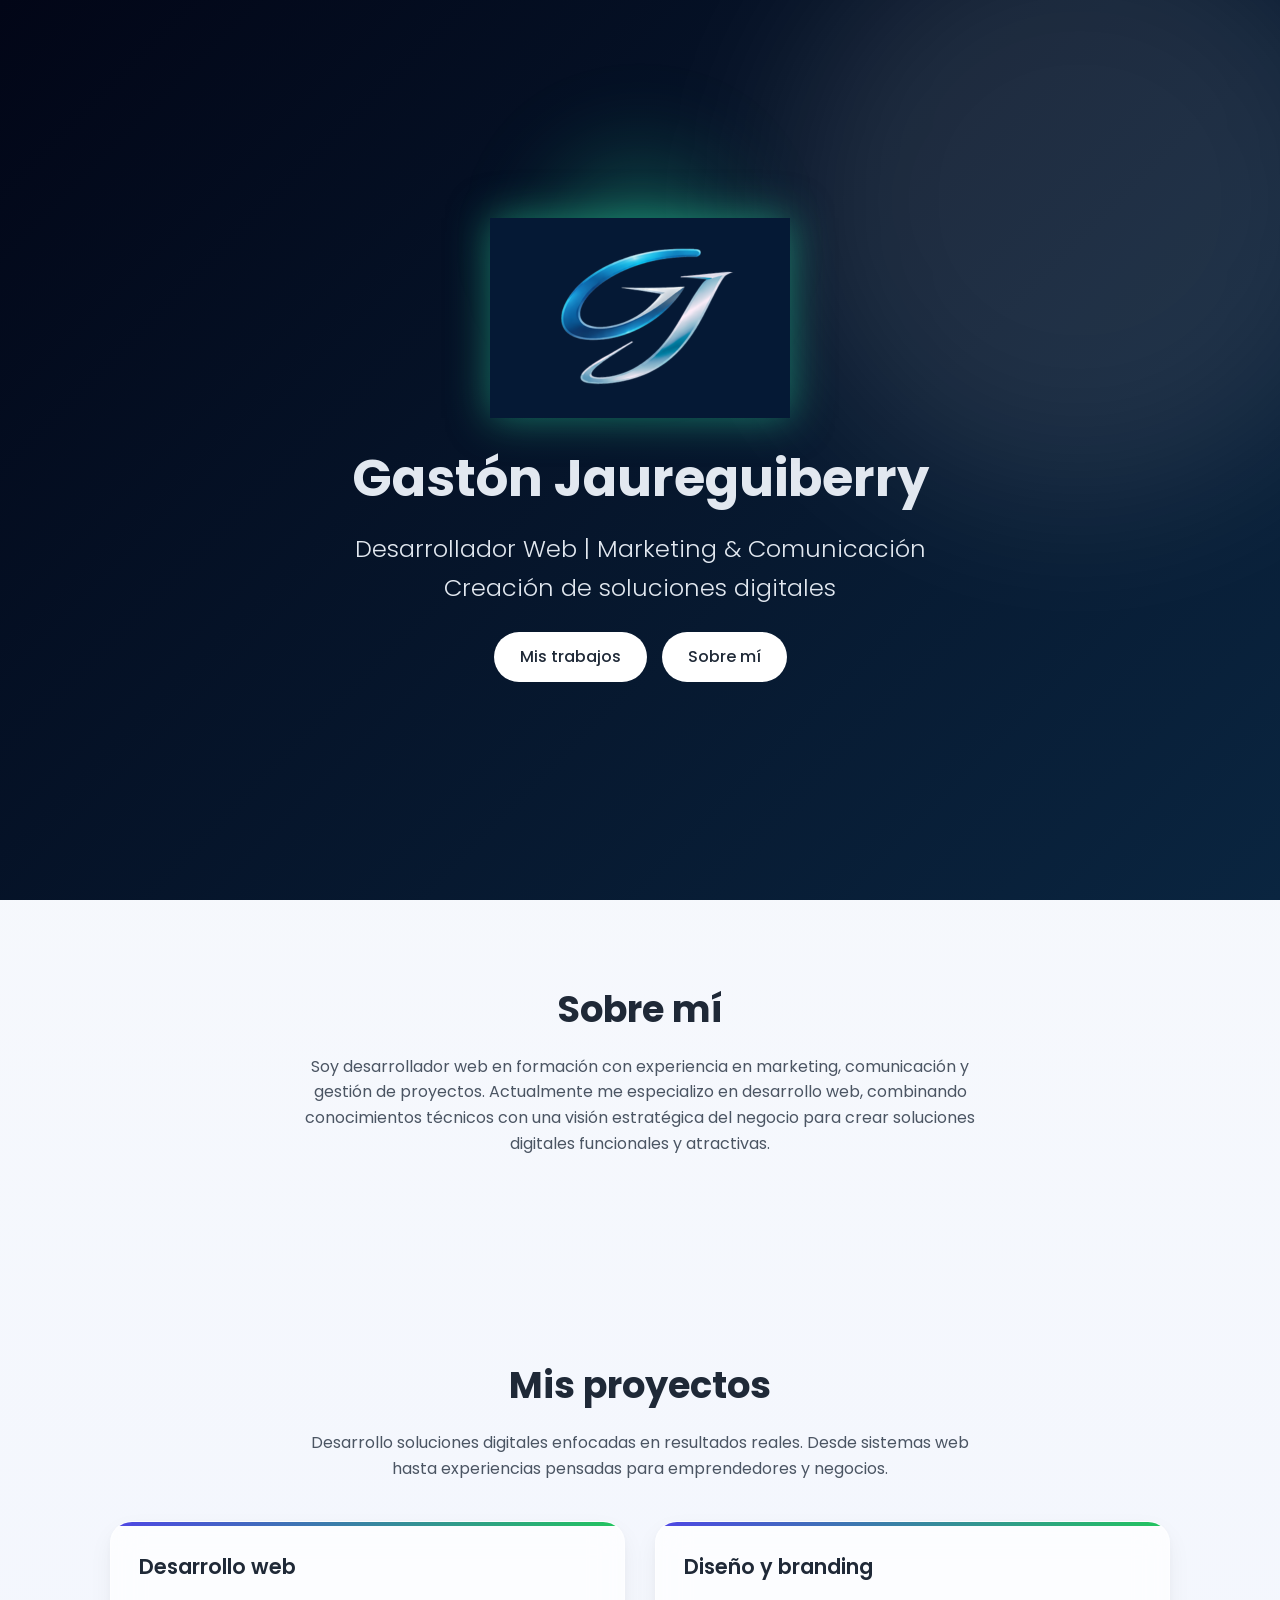
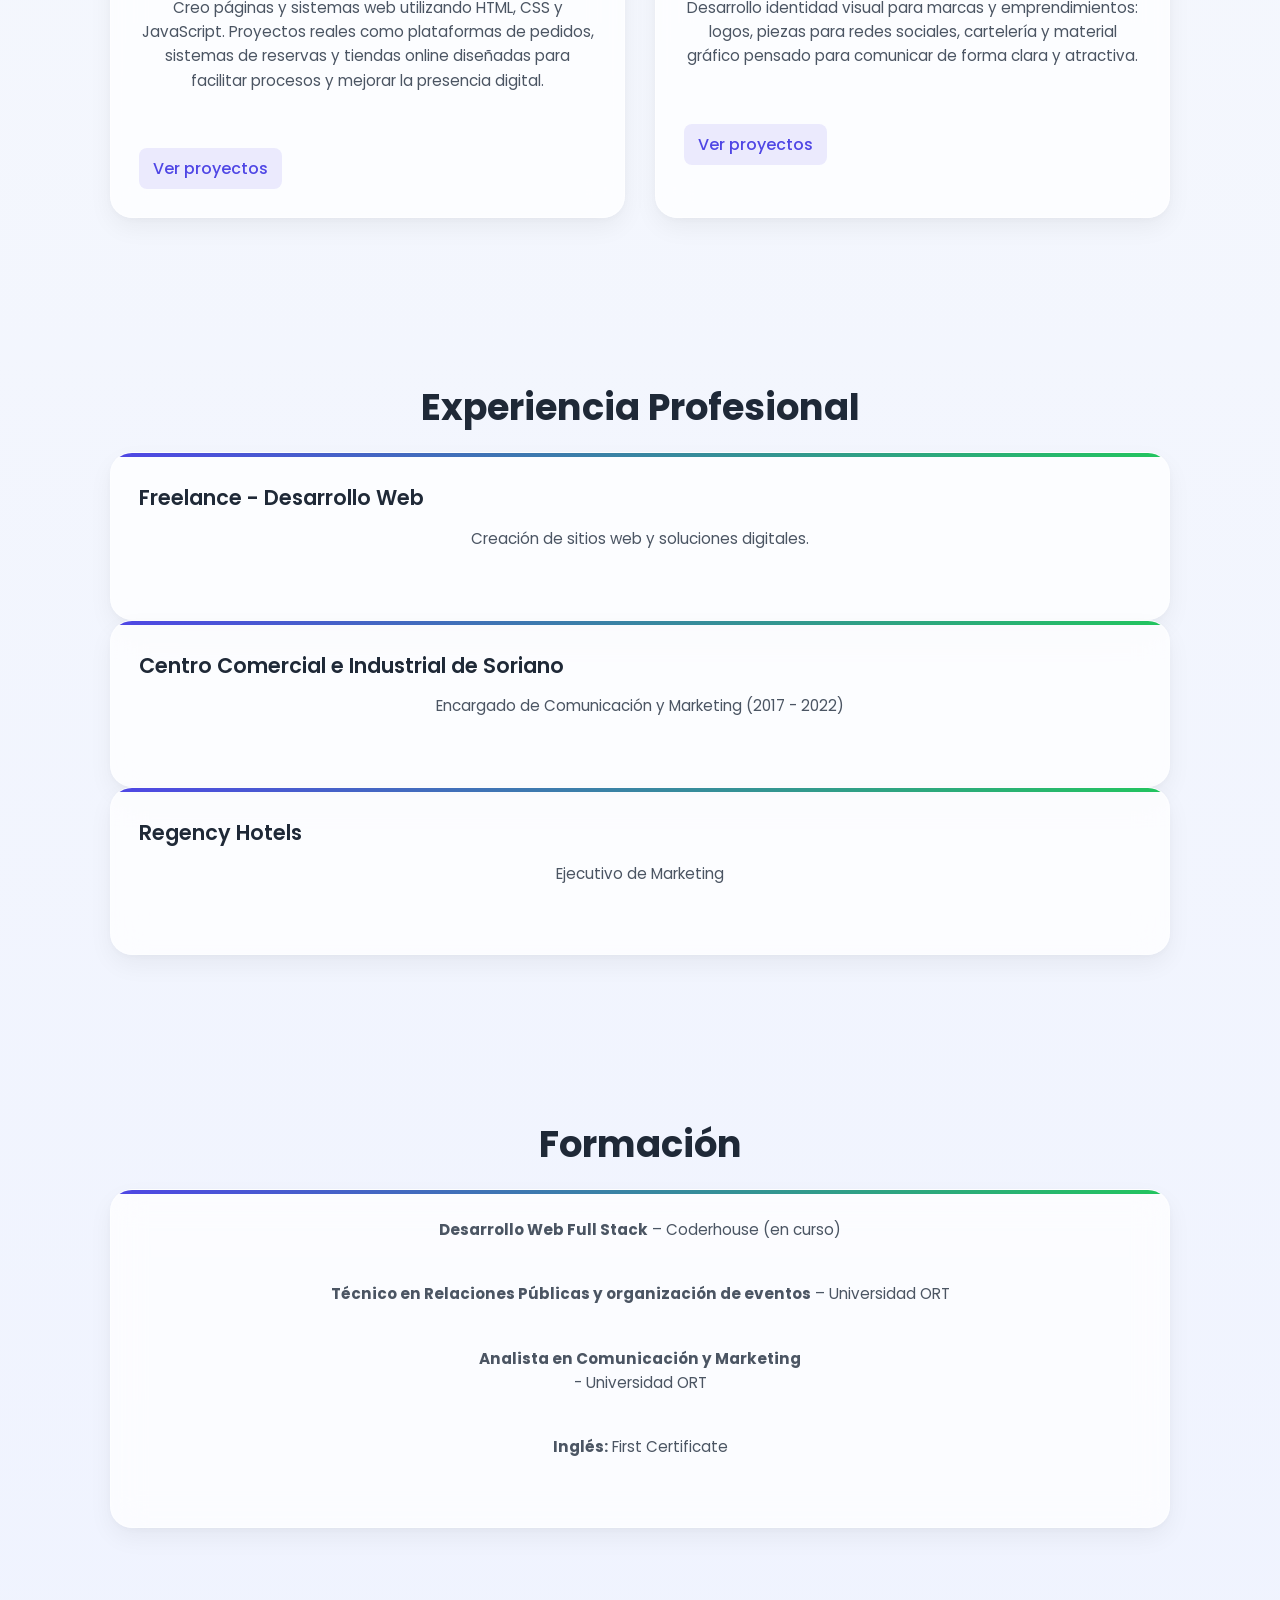
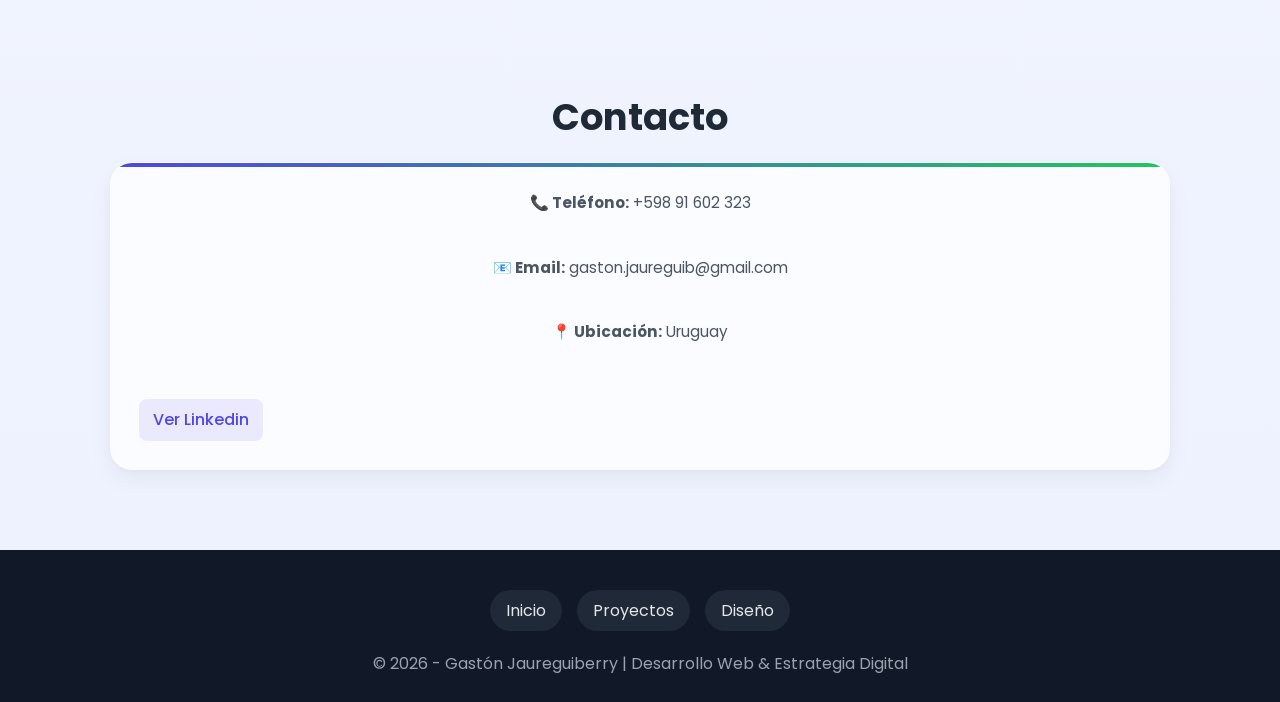
==== index.html @ 49ed52ad "quedo hasta las cards de trabajos, deberia seguir experiencia personal" ====
<!DOCTYPE html>
<html lang="es">
<head>
  <meta charset="UTF-8">
  <meta name="viewport" content="width=device-width, initial-scale=1.0">
  <title>Portfolio - Gastón Jaureguiberry</title>

  <link rel="stylesheet" href="./style.css">

  <link href="https://fonts.googleapis.com/css2?family=Poppins:wght@300;500;700&display=swap" rel="stylesheet">
</head>

<body>

  <!-- HERO -->
  <header class="hero">


      <img class="logo" src="./img/logonombre.png" alt="Logo Gastón Jaureguiberry">

    <h1>Gastón Jaureguiberry</h1>
    <h2>Desarrollador Web | Marketing & Comunicación<br>  Creación de soluciones digitales</h2>

    <div class="buttons">
      <a href="#trabajos" class="btn">Mis trabajos</a>
      <a href="#sobre-mi" class="btn secondary">Sobre mí</a>
    </div>
  </header>

  <!-- SOBRE MI -->
  <section id="sobre-mi" class="section">
    <h2>Sobre mí</h2>
    <p>
      Soy desarrollador web en formación con experiencia en marketing, comunicación y gestión de proyectos.
      Actualmente me especializo en desarrollo web, combinando conocimientos técnicos con una visión
      estratégica del negocio para crear soluciones digitales funcionales y atractivas.
    </p>
  </section>

  <!-- TRABAJOS -->
<section id="trabajos" class="section">
  <h2>Mis proyectos</h2>
  <p>
    Desarrollo soluciones digitales enfocadas en resultados reales. Desde sistemas web hasta experiencias pensadas para emprendedores y negocios.
  </p>

  <div class="cards">

    <div class="card">
      <h3>Desarrollo web</h3>
      <p>
        Creo páginas y sistemas web utilizando HTML, CSS y JavaScript. 
        Proyectos reales como plataformas de pedidos, sistemas de reservas y tiendas online diseñadas para facilitar procesos y mejorar la presencia digital.
      </p>
      <a href="./pages/proyectosweb.html">Ver proyectos</a>
    </div>

   <div class="card">
  <h3>Diseño y branding</h3>
  <p>
    Desarrollo identidad visual para marcas y emprendimientos: logos, piezas para redes sociales, cartelería y material gráfico pensado para comunicar de forma clara y atractiva.
  </p>
  <a href="./pages/diseno.html">Ver proyectos</a>
</div>

  </div>
</section>

  <!-- EXPERIENCIA -->
  <section class="section">
    <h2>Experiencia Profesional</h2>

    <div class="card">
      <h3>Freelance - Desarrollo Web</h3>
      <p>Creación de sitios web y soluciones digitales.</p>
    </div>

    <div class="card">
      <h3>Centro Comercial e Industrial de Soriano</h3>
      <p>Encargado de Comunicación y Marketing (2017 - 2022)</p>
    </div>

    <div class="card">
      <h3>Regency Hotels</h3>
      <p>Ejecutivo de Marketing</p>
    </div>
  </section>

  <!-- FORMACIÓN -->
  <section class="section">
    <h2>Formación</h2>

    <div class="card info">
      <p><strong>Desarrollo Web Full Stack</strong> – Coderhouse (en curso)</p>
      <p><strong>Técnico en Relaciones Públicas y organización de eventos</strong> – Universidad ORT</p>
      <p><strong>Analista en Comunicación y Marketing </strong> <br> - Universidad ORT</p>
      <p><strong>Inglés:</strong> First Certificate</p> 
    </div>
  </section>

  <!-- CONTACTO -->
  <section class="section">
    <h2>Contacto</h2>

    <div class="card info">
      <p><strong>📞 Teléfono:</strong> +598 91 602 323</p>
      <p><strong>📧 Email:</strong> gaston.jaureguib@gmail.com</p>
      <p><strong>📍 Ubicación:</strong> Uruguay</p>
      <a href="#">Ver Linkedin</a>
    </div>
  </section>

  <!-- FOOTER -->
  <footer>
  
    <div class="footer-links">
  <a href="../index.html">Inicio</a>
  <a href="./proyectosweb.html">Proyectos</a>
  <a href="./diseno.html">Diseño</a>
</div>

    <p>© 2026 - Gastón Jaureguiberry | Desarrollo Web & Estrategia Digital</p>
  </footer>

</body>
</html>
---- style.css ----
/* =========================
   RESET GENERAL
========================= */
* {
  margin: 0;
  padding: 0;
  box-sizing: border-box;
}

/* =========================
   BODY (estilo general)
========================= */
body {
  font-family: 'Poppins', sans-serif;
  background: linear-gradient(180deg, #f8fafc, #eef2ff);
  color: #1f2937;
  line-height: 1.6;
}

/* =========================
   HERO (pantalla inicial)
========================= */
.hero {
  height: 100vh;
  background: linear-gradient(135deg, #020617, #0a2540);
  display: flex;
  flex-direction: column;
  justify-content: center;
  align-items: center;
  color: #e2e8f0;
  text-align: center;
  padding: 20px;
  position: relative;
  overflow: hidden;
}

/* Luz de fondo */
.hero::after {
  content: "";
  position: absolute;
  width: 600px;
  height: 600px;
  background: rgba(255,255,255,0.1);
  border-radius: 50%;
  top: -100px;
  right: -100px;
  filter: blur(80px);
}

/* Logo */
.logo {
  width: 300px;
  margin-bottom: 20px;
  position: relative;
  z-index: 1;
  filter: drop-shadow(0 0 20px rgba(41, 219, 160, 0.5));
}

/* Luz secundaria */
.hero::before {
  content: "";
  position: absolute;
  width: 250px;
  height: 250px;
  background: radial-gradient(circle, rgba(41,219,160,0.4) 0%, transparent 70%);
  top: 120px;
  left: 50%;
  transform: translateX(-50%);
  filter: blur(40px);
  z-index: 0;
}

/* Títulos hero */
.hero h1 {
  font-size: 3.2rem;
  font-weight: 700;
  animation: fadeUp 1s ease;
}

.hero h2 {
  font-weight: 300;
  margin-top: 10px;
  max-width: 600px;
  animation: fadeUp 1.2s ease;
}

/* Botones */
.buttons {
  margin-top: 25px;
  display: flex;
  gap: 15px;
}

.btn {
  padding: 12px 26px;
  border-radius: 30px;
  text-decoration: none;
  font-weight: 500;
  background: white;
  color: #1f2937;
  transition: all 0.3s ease;
}

.btn:hover {
  transform: translateY(-4px) scale(1.03);
  box-shadow: 0 15px 30px rgba(0,0,0,0.2);
}

/* =========================
   SECCIONES GENERALES
========================= */
.section {
  padding: 80px 20px;
  max-width: 1100px;
  margin: auto;
}

.section h2 {
  text-align: center;
  font-size: 2.3rem;
  margin-bottom: 15px;
}

.section p {
  text-align: center;
  max-width: 700px;
  margin: 0 auto 40px;
  color: #4b5563;
}

/* =========================
   🔥 ZONA: MIS PROYECTOS (CARDS)
   ESTA ES LA PARTE QUE MODIFICAMOS
========================= */

/* Grid que acomoda las cards */
.cards {
  display: grid;
  grid-template-columns: repeat(auto-fit, minmax(260px, 1fr));
  gap: 30px;
}

/* CARD MEJORADA */
.card {
  background: rgba(255, 255, 255, 0.75);
  backdrop-filter: blur(16px);
  padding: 28px;
  border-radius: 22px;
  box-shadow: 
    0 10px 25px rgba(0,0,0,0.05),
    0 2px 10px rgba(0,0,0,0.03);
  transition: all 0.35s ease;
  border: 1px solid rgba(255,255,255,0.4);
  position: relative;
  overflow: hidden;
}

/* Línea decorativa superior */
.card::before {
  content: "";
  position: absolute;
  top: 0;
  left: 0;
  width: 100%;
  height: 4px;
  background: linear-gradient(90deg, #4f46e5, #22c55e);
}

/* Hover pro */
.card:hover {
  transform: translateY(-12px) scale(1.02);
  box-shadow: 
    0 30px 60px rgba(0,0,0,0.12),
    0 10px 25px rgba(79, 70, 229, 0.15);
}

/* Título */
.card h3 {
  margin-bottom: 12px;
  font-size: 1.3rem;
  font-weight: 600;
}

/* Texto */
.card p {
  font-size: 0.95rem;
  color: #4b5563;
  line-height: 1.6;
}

/* Botón link */
.card a {
  display: inline-block;
  margin-top: 15px;
  padding: 8px 14px;
  border-radius: 8px;
  background: rgba(79, 70, 229, 0.1);
  color: #4f46e5;
  font-weight: 500;
  text-decoration: none;
  transition: all 0.3s ease;
}

/* Hover botón */
.card a:hover {
  background: #4f46e5;
  color: white;
  transform: translateY(-2px);
}

/* =========================
   FOOTER
========================= */
footer {
  background: #111827;
  color: #9ca3af;
  text-align: center;
  padding: 40px 20px 25px;
}

.footer-links {
  display: flex;
  justify-content: center;
  gap: 15px;
  margin-bottom: 20px;
  flex-wrap: wrap;
}

.footer-links a {
  text-decoration: none;
  color: #e5e7eb;
  padding: 8px 16px;
  border-radius: 999px;
  background: #1f2937;
  transition: all 0.3s ease;
}

.footer-links a:hover {
  background: #4f46e5;
  color: #fff;
}

/* =========================
   ANIMACIÓN
========================= */
@keyframes fadeUp {
  from {
    opacity: 0;
    transform: translateY(30px);
  }
  to {
    opacity: 1;
    transform: translateY(0);
  }
}

/* =========================
   RESPONSIVE
========================= */
@media (max-width: 768px) {
  .hero h1 {
    font-size: 2.2rem;
  }

  .buttons {
    flex-direction: column;
  }
}
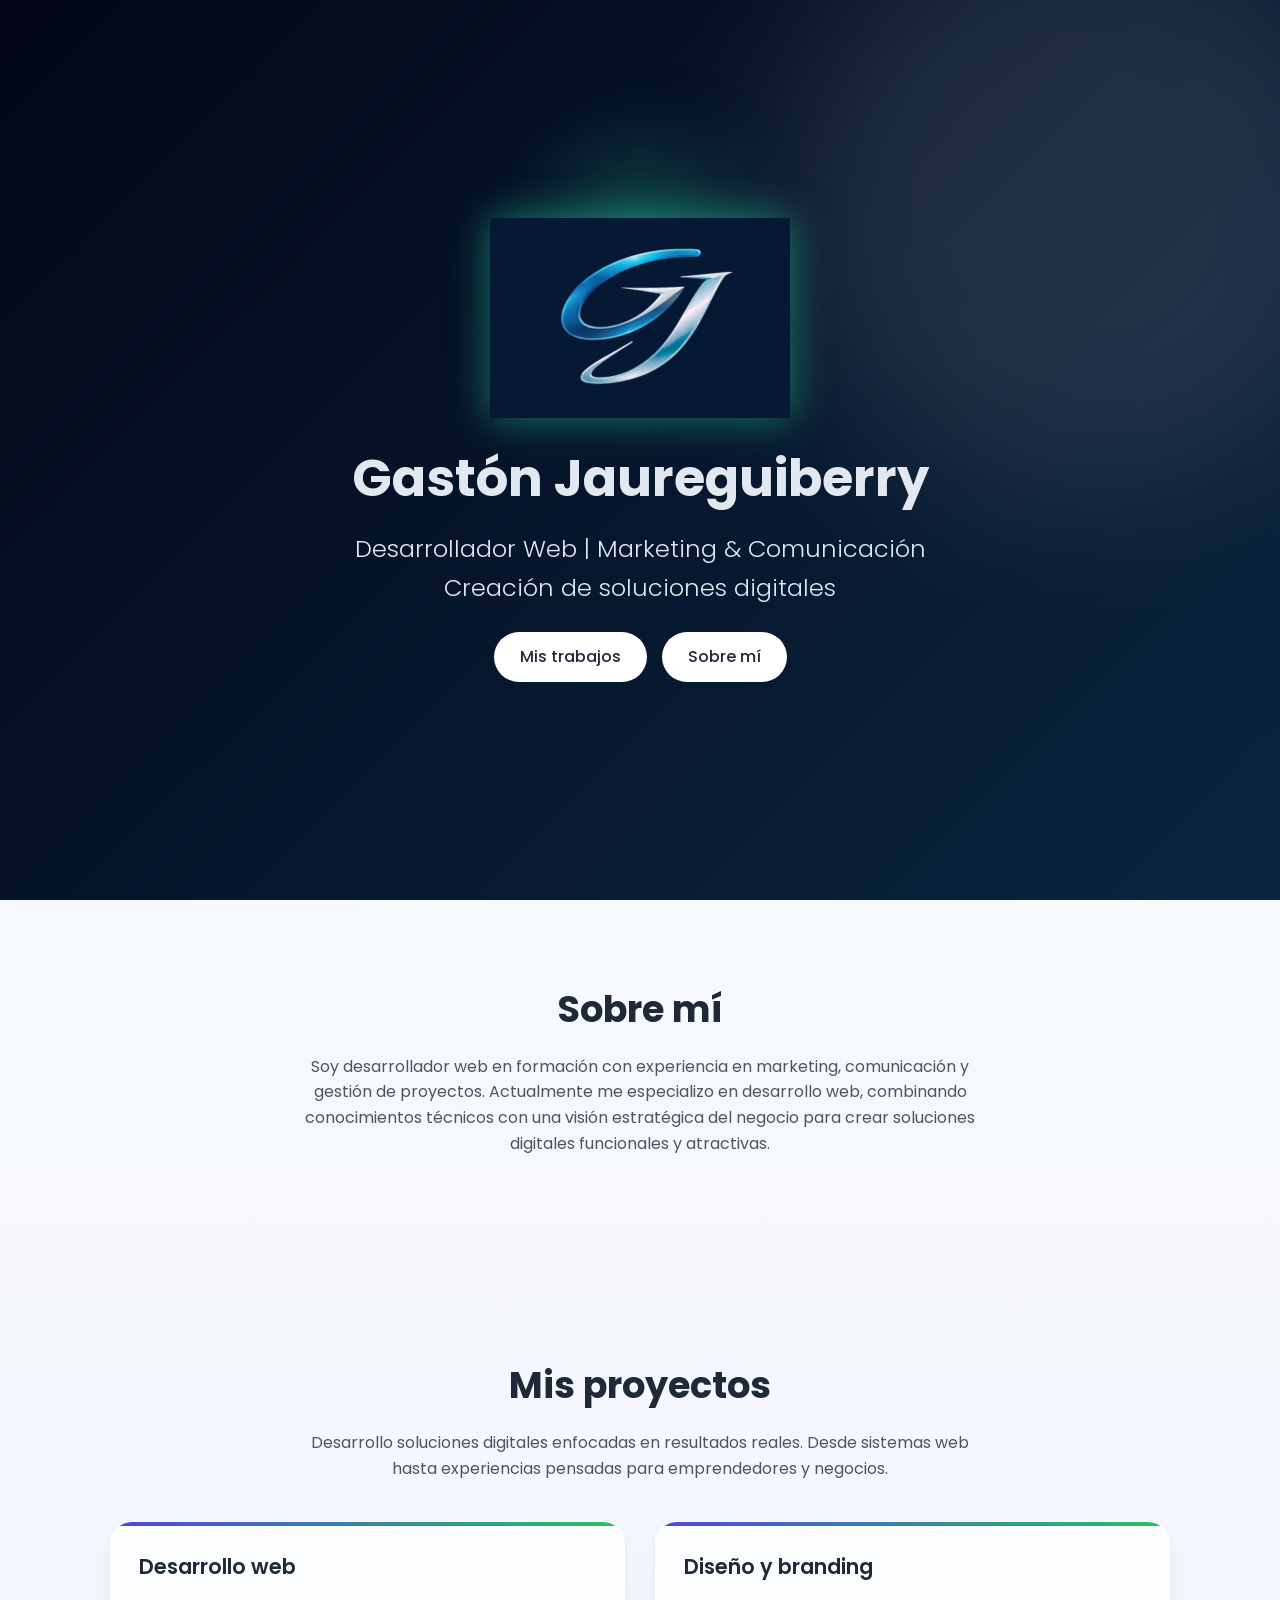
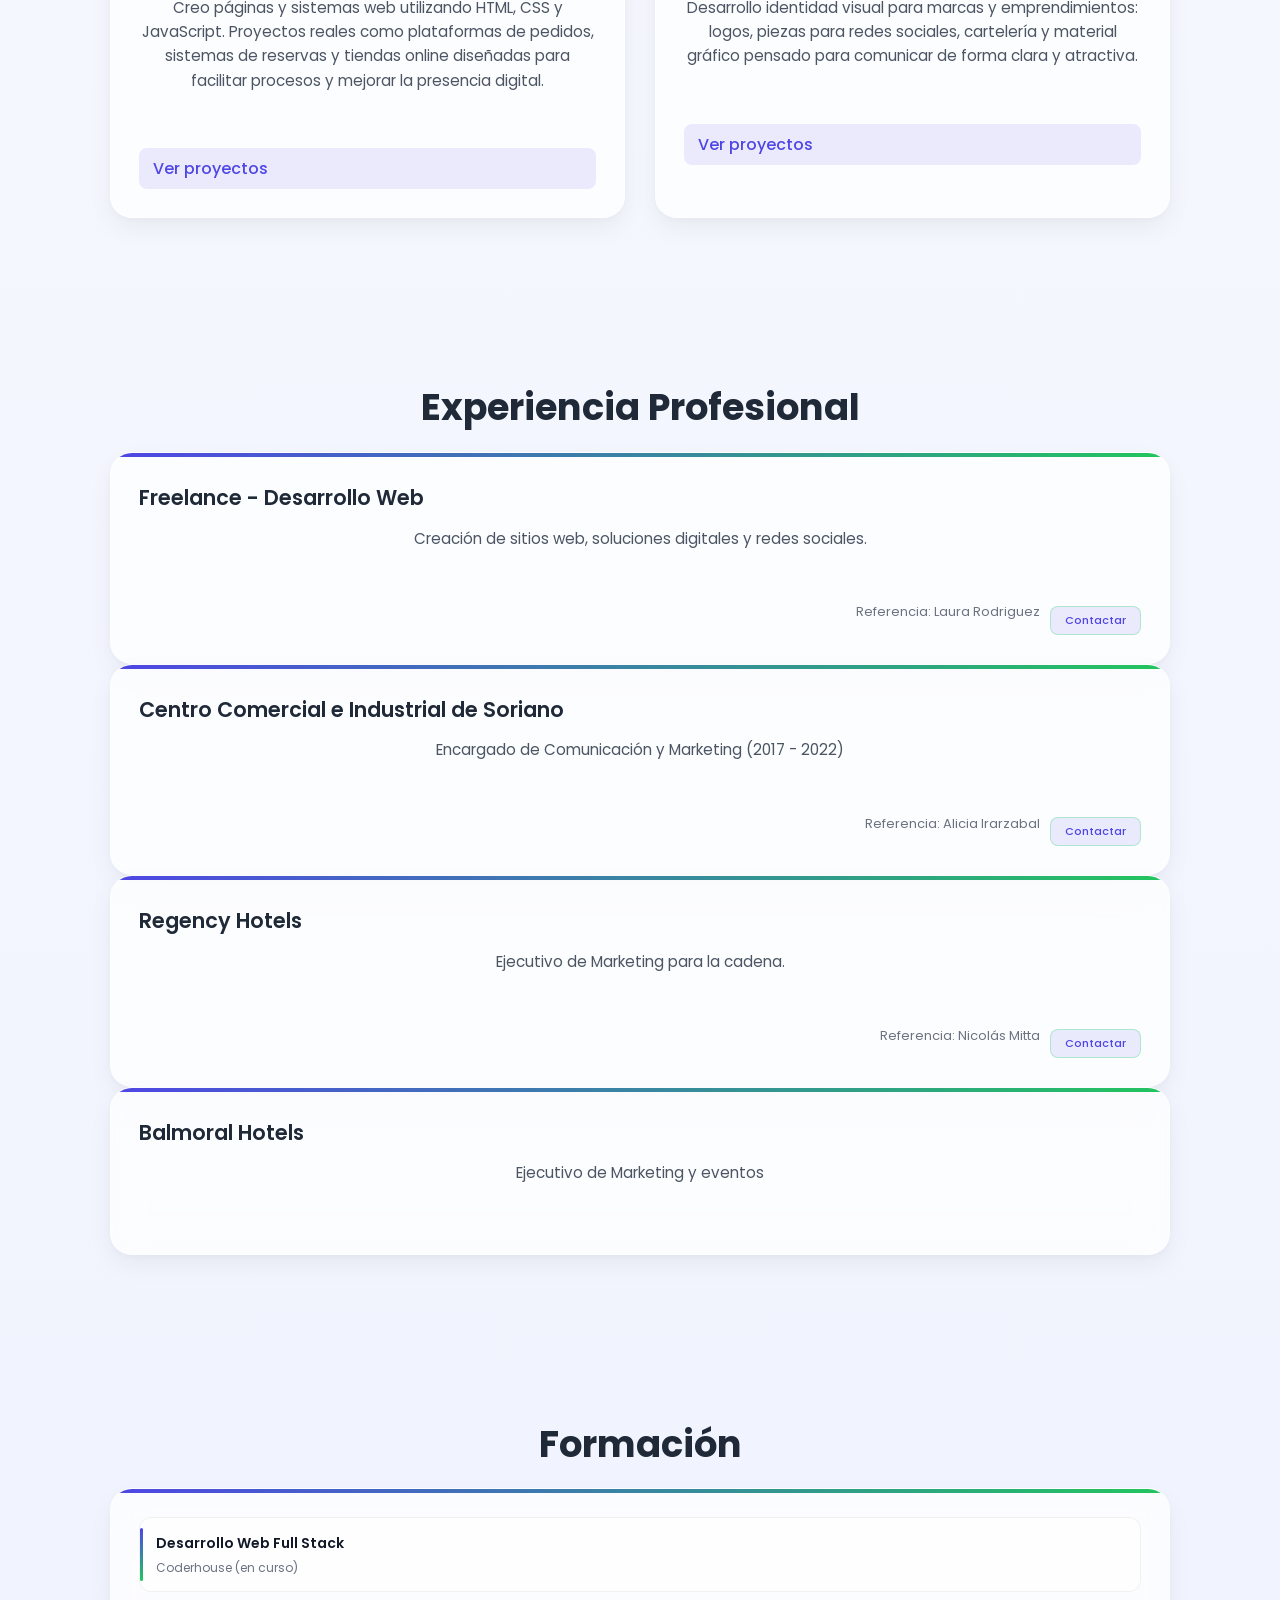
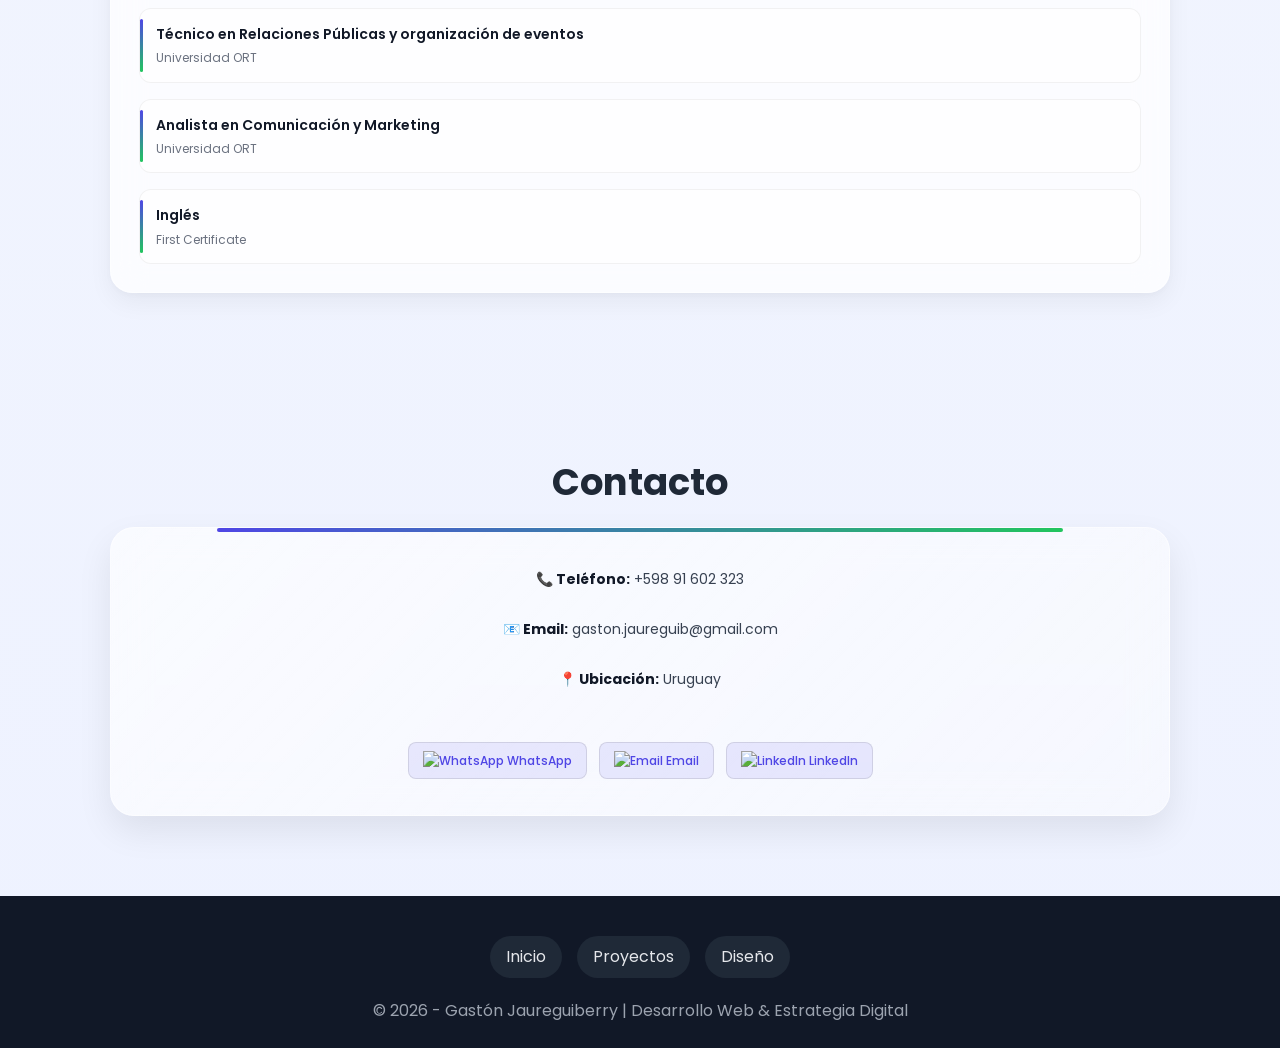
==== commit 8fc284ad: "casi lista la parte de proyectos" ====
--- a/index.html
+++ b/index.html
@@ -5,21 +5,20 @@
   <meta name="viewport" content="width=device-width, initial-scale=1.0">
   <title>Portfolio - Gastón Jaureguiberry</title>
 
+  <!-- CSS principal -->
   <link rel="stylesheet" href="./style.css">
 
+  <!-- Tipografía -->
   <link href="https://fonts.googleapis.com/css2?family=Poppins:wght@300;500;700&display=swap" rel="stylesheet">
 </head>
 
 <body>
 
-  <!-- HERO -->
+  <!-- ========================= HERO ========================= -->
   <header class="hero">
-
-
-      <img class="logo" src="./img/logonombre.png" alt="Logo Gastón Jaureguiberry">
-
+    <img class="logo" src="./img/logonombre.png" alt="Logo Gastón Jaureguiberry">
     <h1>Gastón Jaureguiberry</h1>
-    <h2>Desarrollador Web | Marketing & Comunicación<br>  Creación de soluciones digitales</h2>
+    <h2>Desarrollador Web | Marketing & Comunicación<br>Creación de soluciones digitales</h2>
 
     <div class="buttons">
       <a href="#trabajos" class="btn">Mis trabajos</a>
@@ -27,7 +26,7 @@
     </div>
   </header>
 
-  <!-- SOBRE MI -->
+  <!-- ========================= SOBRE MÍ ========================= -->
   <section id="sobre-mi" class="section">
     <h2>Sobre mí</h2>
     <p>
@@ -37,88 +36,135 @@
     </p>
   </section>
 
-  <!-- TRABAJOS -->
-<section id="trabajos" class="section">
-  <h2>Mis proyectos</h2>
-  <p>
-    Desarrollo soluciones digitales enfocadas en resultados reales. Desde sistemas web hasta experiencias pensadas para emprendedores y negocios.
-  </p>
+  <!-- ========================= PROYECTOS ========================= -->
+  <section id="trabajos" class="section">
+    <h2>Mis proyectos</h2>
+    <p>
+      Desarrollo soluciones digitales enfocadas en resultados reales. Desde sistemas web hasta experiencias pensadas para emprendedores y negocios.
+    </p>
 
-  <div class="cards">
+    <div class="cards">
+      <!-- Proyecto 1 -->
+      <div class="card">
+        <h3>Desarrollo web</h3>
+        <p>
+          Creo páginas y sistemas web utilizando HTML, CSS y JavaScript. 
+          Proyectos reales como plataformas de pedidos, sistemas de reservas y tiendas online diseñadas para facilitar procesos y mejorar la presencia digital.
+        </p>
+        <a href="./pages/proyectosweb.html">Ver proyectos</a>
+      </div>
 
-    <div class="card">
-      <h3>Desarrollo web</h3>
-      <p>
-        Creo páginas y sistemas web utilizando HTML, CSS y JavaScript. 
-        Proyectos reales como plataformas de pedidos, sistemas de reservas y tiendas online diseñadas para facilitar procesos y mejorar la presencia digital.
-      </p>
-      <a href="./pages/proyectosweb.html">Ver proyectos</a>
+      <!-- Proyecto 2 -->
+      <div class="card">
+        <h3>Diseño y branding</h3>
+        <p>
+          Desarrollo identidad visual para marcas y emprendimientos: logos, piezas para redes sociales, cartelería y material gráfico pensado para comunicar de forma clara y atractiva.
+        </p>
+        <a href="./pages/diseno.html">Ver proyectos</a>
+      </div>
     </div>
+  </section>
 
-   <div class="card">
-  <h3>Diseño y branding</h3>
-  <p>
-    Desarrollo identidad visual para marcas y emprendimientos: logos, piezas para redes sociales, cartelería y material gráfico pensado para comunicar de forma clara y atractiva.
-  </p>
-  <a href="./pages/diseno.html">Ver proyectos</a>
-</div>
-
-  </div>
-</section>
-
-  <!-- EXPERIENCIA -->
+  <!-- ========================= EXPERIENCIA ========================= -->
   <section class="section">
     <h2>Experiencia Profesional</h2>
 
     <div class="card">
       <h3>Freelance - Desarrollo Web</h3>
-      <p>Creación de sitios web y soluciones digitales.</p>
+      <p>Creación de sitios web, soluciones digitales y redes sociales.</p>
+      <div class="ref-box">
+        <span class="ref-text">Referencia: Laura Rodriguez</span>
+        <a href="https://wa.me/598XXXXXXXXX" target="_blank" class="btn-ref">Contactar</a>
+      </div>
     </div>
 
     <div class="card">
       <h3>Centro Comercial e Industrial de Soriano</h3>
       <p>Encargado de Comunicación y Marketing (2017 - 2022)</p>
+      <div class="ref-box">
+        <span class="ref-text">Referencia: Alicia Irarzabal</span>
+        <a href="https://wa.me/598XXXXXXXXX" target="_blank" class="btn-ref">Contactar</a>
+      </div>
     </div>
 
     <div class="card">
       <h3>Regency Hotels</h3>
-      <p>Ejecutivo de Marketing</p>
+      <p>Ejecutivo de Marketing para la cadena.</p>
+      <div class="ref-box">
+        <span class="ref-text">Referencia: Nicolás Mitta</span>
+        <a href="https://wa.me/598XXXXXXXXX" target="_blank" class="btn-ref">Contactar</a>
+      </div>
+    </div>
+
+    <div class="card">
+      <h3>Balmoral Hotels</h3>
+      <p>Ejecutivo de Marketing y eventos</p>
+    </div>
+
+  </section>
+
+  <!-- ========================= FORMACIÓN ========================= -->
+  <section class="section">
+    <h2>Formación</h2>
+
+    <div class="card info formacion">
+      <div class="item-formacion">
+        <span class="titulo">Desarrollo Web Full Stack</span>
+        <span class="detalle">Coderhouse (en curso)</span>
+      </div>
+
+      <div class="item-formacion">
+        <span class="titulo">Técnico en Relaciones Públicas y organización de eventos</span>
+        <span class="detalle">Universidad ORT</span>
+      </div>
+
+      <div class="item-formacion">
+        <span class="titulo">Analista en Comunicación y Marketing</span>
+        <span class="detalle">Universidad ORT</span>
+      </div>
+
+      <div class="item-formacion">
+        <span class="titulo">Inglés</span>
+        <span class="detalle">First Certificate</span>
+      </div>
     </div>
   </section>
 
-  <!-- FORMACIÓN -->
-  <section class="section">
-    <h2>Formación</h2>
+  <!-- ========================= CONTACTO ========================= -->
+<section class="section">
+  <h2>Contacto</h2>
 
-    <div class="card info">
-      <p><strong>Desarrollo Web Full Stack</strong> – Coderhouse (en curso)</p>
-      <p><strong>Técnico en Relaciones Públicas y organización de eventos</strong> – Universidad ORT</p>
-      <p><strong>Analista en Comunicación y Marketing </strong> <br> - Universidad ORT</p>
-      <p><strong>Inglés:</strong> First Certificate</p> 
+  <div class="card info contacto-card">
+    <!-- Info principal -->
+    <p><strong>📞 Teléfono:</strong> +598 91 602 323</p>
+    <p><strong>📧 Email:</strong> gaston.jaureguib@gmail.com</p>
+    <p><strong>📍 Ubicación:</strong> Uruguay</p>
+
+    <!-- Botones con iconos -->
+    <div class="contact-buttons">
+      <a href="https://wa.me/59891602323" target="_blank" class="btn-contact">
+        <img src="https://cdn-icons-png.flaticon.com/512/124/124034.png" alt="WhatsApp" />
+        WhatsApp
+      </a>
+      <a href="mailto:gaston.jaureguib@gmail.com" class="btn-contact">
+        <img src="https://cdn-icons-png.flaticon.com/512/732/732200.png" alt="Email" />
+        Email
+      </a>
+      <a href="https://www.linkedin.com/in/gaston-jaureguib/" target="_blank" class="btn-contact">
+        <img src="https://cdn-icons-png.flaticon.com/512/174/174857.png" alt="LinkedIn" />
+        LinkedIn
+      </a>
     </div>
-  </section>
+  </div>
+</section>
 
-  <!-- CONTACTO -->
-  <section class="section">
-    <h2>Contacto</h2>
-
-    <div class="card info">
-      <p><strong>📞 Teléfono:</strong> +598 91 602 323</p>
-      <p><strong>📧 Email:</strong> gaston.jaureguib@gmail.com</p>
-      <p><strong>📍 Ubicación:</strong> Uruguay</p>
-      <a href="#">Ver Linkedin</a>
+  <!-- ========================= FOOTER ========================= -->
+  <footer>
+    <div class="footer-links">
+      <a href="../index.html">Inicio</a>
+      <a href="./pages/proyectosweb.html">Proyectos</a>
+      <a href="./diseno.html">Diseño</a>
     </div>
-  </section>
-
-  <!-- FOOTER -->
-  <footer>
-  
-    <div class="footer-links">
-  <a href="../index.html">Inicio</a>
-  <a href="./proyectosweb.html">Proyectos</a>
-  <a href="./diseno.html">Diseño</a>
-</div>
-
     <p>© 2026 - Gastón Jaureguiberry | Desarrollo Web & Estrategia Digital</p>
   </footer>
 
--- a/style.css
+++ b/style.css
@@ -34,7 +34,6 @@
   overflow: hidden;
 }
 
-/* Luz de fondo */
 .hero::after {
   content: "";
   position: absolute;
@@ -47,7 +46,6 @@
   filter: blur(80px);
 }
 
-/* Logo */
 .logo {
   width: 300px;
   margin-bottom: 20px;
@@ -56,7 +54,6 @@
   filter: drop-shadow(0 0 20px rgba(41, 219, 160, 0.5));
 }
 
-/* Luz secundaria */
 .hero::before {
   content: "";
   position: absolute;
@@ -70,7 +67,6 @@
   z-index: 0;
 }
 
-/* Títulos hero */
 .hero h1 {
   font-size: 3.2rem;
   font-weight: 700;
@@ -84,7 +80,9 @@
   animation: fadeUp 1.2s ease;
 }
 
-/* Botones */
+/* =========================
+   BOTONES
+========================= */
 .buttons {
   margin-top: 25px;
   display: flex;
@@ -107,7 +105,7 @@
 }
 
 /* =========================
-   SECCIONES GENERALES
+   SECCIONES
 ========================= */
 .section {
   padding: 80px 20px;
@@ -129,18 +127,14 @@
 }
 
 /* =========================
-   🔥 ZONA: MIS PROYECTOS (CARDS)
-   ESTA ES LA PARTE QUE MODIFICAMOS
-========================= */
-
-/* Grid que acomoda las cards */
+   CARDS
+========================= */
 .cards {
   display: grid;
   grid-template-columns: repeat(auto-fit, minmax(260px, 1fr));
   gap: 30px;
 }
 
-/* CARD MEJORADA */
 .card {
   background: rgba(255, 255, 255, 0.75);
   backdrop-filter: blur(16px);
@@ -153,9 +147,11 @@
   border: 1px solid rgba(255,255,255,0.4);
   position: relative;
   overflow: hidden;
-}
-
-/* Línea decorativa superior */
+
+  display: flex;
+  flex-direction: column;
+}
+
 .card::before {
   content: "";
   position: absolute;
@@ -166,7 +162,6 @@
   background: linear-gradient(90deg, #4f46e5, #22c55e);
 }
 
-/* Hover pro */
 .card:hover {
   transform: translateY(-12px) scale(1.02);
   box-shadow: 
@@ -174,21 +169,18 @@
     0 10px 25px rgba(79, 70, 229, 0.15);
 }
 
-/* Título */
 .card h3 {
   margin-bottom: 12px;
   font-size: 1.3rem;
   font-weight: 600;
 }
 
-/* Texto */
 .card p {
   font-size: 0.95rem;
   color: #4b5563;
   line-height: 1.6;
 }
 
-/* Botón link */
 .card a {
   display: inline-block;
   margin-top: 15px;
@@ -201,11 +193,221 @@
   transition: all 0.3s ease;
 }
 
-/* Hover botón */
 .card a:hover {
   background: #4f46e5;
   color: white;
+}
+
+/* =========================
+   REFERENCIAS
+========================= */
+.ref-box {
+  margin-top: auto;
+  display: flex;
+  justify-content: flex-end;
+  align-items: center;
+  gap: 10px;
+}
+
+.ref-text {
+  font-size: 13px;
+  color: #6b7280;
+}
+
+/* BOTÓN WHATSAPP MINI */
+.btn-ref {
+  display: inline-flex;
+  align-items: center;
+  padding: 2px 6px;
+  font-size: 11px;
+  font-weight: 500;
+  color: #16a34a;
+  background: transparent;
+  border: 1px solid rgba(37, 211, 102, 0.3);
+  border-radius: 5px;
+  text-decoration: none;
+  line-height: 1;
+  transition: all 0.2s ease;
+}
+
+.btn-ref:hover {
+  background: rgba(37, 211, 102, 0.08);
+  border-color: rgba(37, 211, 102, 0.6);
+  color: #15803d;
+}
+
+/* =========================
+   🎓 FORMACIÓN PRO
+========================= */
+.formacion {
+  display: flex;
+  flex-direction: column;
+  gap: 16px;
+}
+
+/* Cada bloque */
+.item-formacion {
+  position: relative;
+  padding: 14px 16px;
+  border-radius: 12px;
+
+  background: rgba(255,255,255,0.6);
+  border: 1px solid rgba(0,0,0,0.05);
+
+  transition: all 0.25s ease;
+}
+
+/* Línea lateral estilo timeline */
+.item-formacion::before {
+  content: "";
+  position: absolute;
+  left: 0;
+  top: 10px;
+  bottom: 10px;
+  width: 3px;
+  border-radius: 2px;
+  background: linear-gradient(180deg, #4f46e5, #22c55e);
+}
+
+/* Hover elegante */
+.item-formacion:hover {
+  transform: translateX(6px);
+  background: rgba(255,255,255,0.9);
+}
+
+/* Título */
+.item-formacion .titulo {
+  display: block;
+  font-weight: 600;
+  font-size: 14px;
+  color: #111827;
+}
+
+/* Detalle */
+.item-formacion .detalle {
+  display: block;
+  font-size: 12px;
+  color: #6b7280;
+  margin-top: 3px;
+}
+
+/* =========================
+   CONTACTO CARD + BOTONES ESTILO PROFESIONAL
+========================= */
+.contacto-card {
+  display: flex;
+  flex-direction: column;
+  align-items: center;
+  gap: 20px;
+  text-align: center;
+
+  /* Estilo elegante */
+  background: linear-gradient(135deg, rgba(255,255,255,0.65), rgba(255,255,255,0.45));
+  backdrop-filter: blur(18px);
+  padding: 36px 28px;
+  border-radius: 24px;
+  border: 1px solid rgba(255,255,255,0.5);
+  box-shadow: 0 15px 35px rgba(0,0,0,0.08);
+
+  /* Min-height para que no quede “perdida” */
+  min-height: 240px;
+
+  position: relative;
+  overflow: hidden;
+}
+
+/* Línea decorativa superior */
+.contacto-card::before {
+  content: "";
+  position: absolute;
+  top: 0;
+  left: 10%;
+  width: 80%;
+  height: 4px;
+  background: linear-gradient(90deg, #4f46e5, #22c55e);
+  border-radius: 2px;
+}
+
+/* Título interno */
+.contacto-card h3 {
+  font-size: 1.5rem;
+  font-weight: 700;
+  color: #111827;
+  margin-bottom: 10px;
+}
+
+/* Info de contacto */
+.contacto-card p {
+  font-size: 14px;
+  color: #374151;
+  line-height: 1.6;
+  margin: 4px 0;
+}
+
+/* Subrayado / iconito opcional antes del texto */
+.contacto-card p strong {
+  color: #111827;
+}
+
+/* Botón LinkedIn arriba */
+.btn-linkedin {
+  display: inline-block;
+  margin-top: 10px;
+  padding: 8px 14px;
+  border-radius: 8px;
+  background: #0e76a8;
+  color: white;
+  font-weight: 500;
+  text-decoration: none;
+  transition: all 0.3s ease;
+}
+
+.btn-linkedin:hover {
+  background: #095682;
   transform: translateY(-2px);
+}
+
+/* Contenedor botones contacto abajo */
+.contact-buttons {
+  display: flex;
+  gap: 12px;
+  margin-top: 12px;
+}
+
+/* Botones WhatsApp / Email / LinkedIn */
+.btn-contact {
+  display: flex;
+  align-items: center;
+  gap: 6px;
+
+  padding: 4px 10px;
+  font-size: 12px;
+  font-weight: 500;
+
+  color: #111827;
+  background: rgba(255,255,255,0.6);
+  border: 1px solid rgba(0,0,0,0.1);
+  border-radius: 8px;
+  text-decoration: none;
+  transition: all 0.25s ease;
+}
+
+.btn-contact:hover {
+  background: rgba(255,255,255,0.9);
+  transform: translateY(-2px);
+  box-shadow: 0 6px 12px rgba(0,0,0,0.08);
+}
+
+.btn-contact img {
+  width: 16px;
+  height: 16px;
+}
+
+@media (max-width: 768px) {
+  .contact-buttons {
+    flex-direction: column;
+    gap: 10px;
+  }
 }
 
 /* =========================
@@ -254,15 +456,24 @@
   }
 }
 
-/* =========================
-   RESPONSIVE
-========================= */
 @media (max-width: 768px) {
-  .hero h1 {
-    font-size: 2.2rem;
-  }
-
-  .buttons {
-    flex-direction: column;
-  }
+
+  .section {
+    padding: 50px 16px;
+  }
+
+  /* Hero sigue grande */
+  .hero {
+    padding: 20px;
+  }
+
+  /* Secciones más compactas */
+  #trabajos,
+  #sobre-mi,
+  #misproyectos,
+  #formacion,
+  #contacto, {
+    padding: 10px 16px;
+  }
+
 }
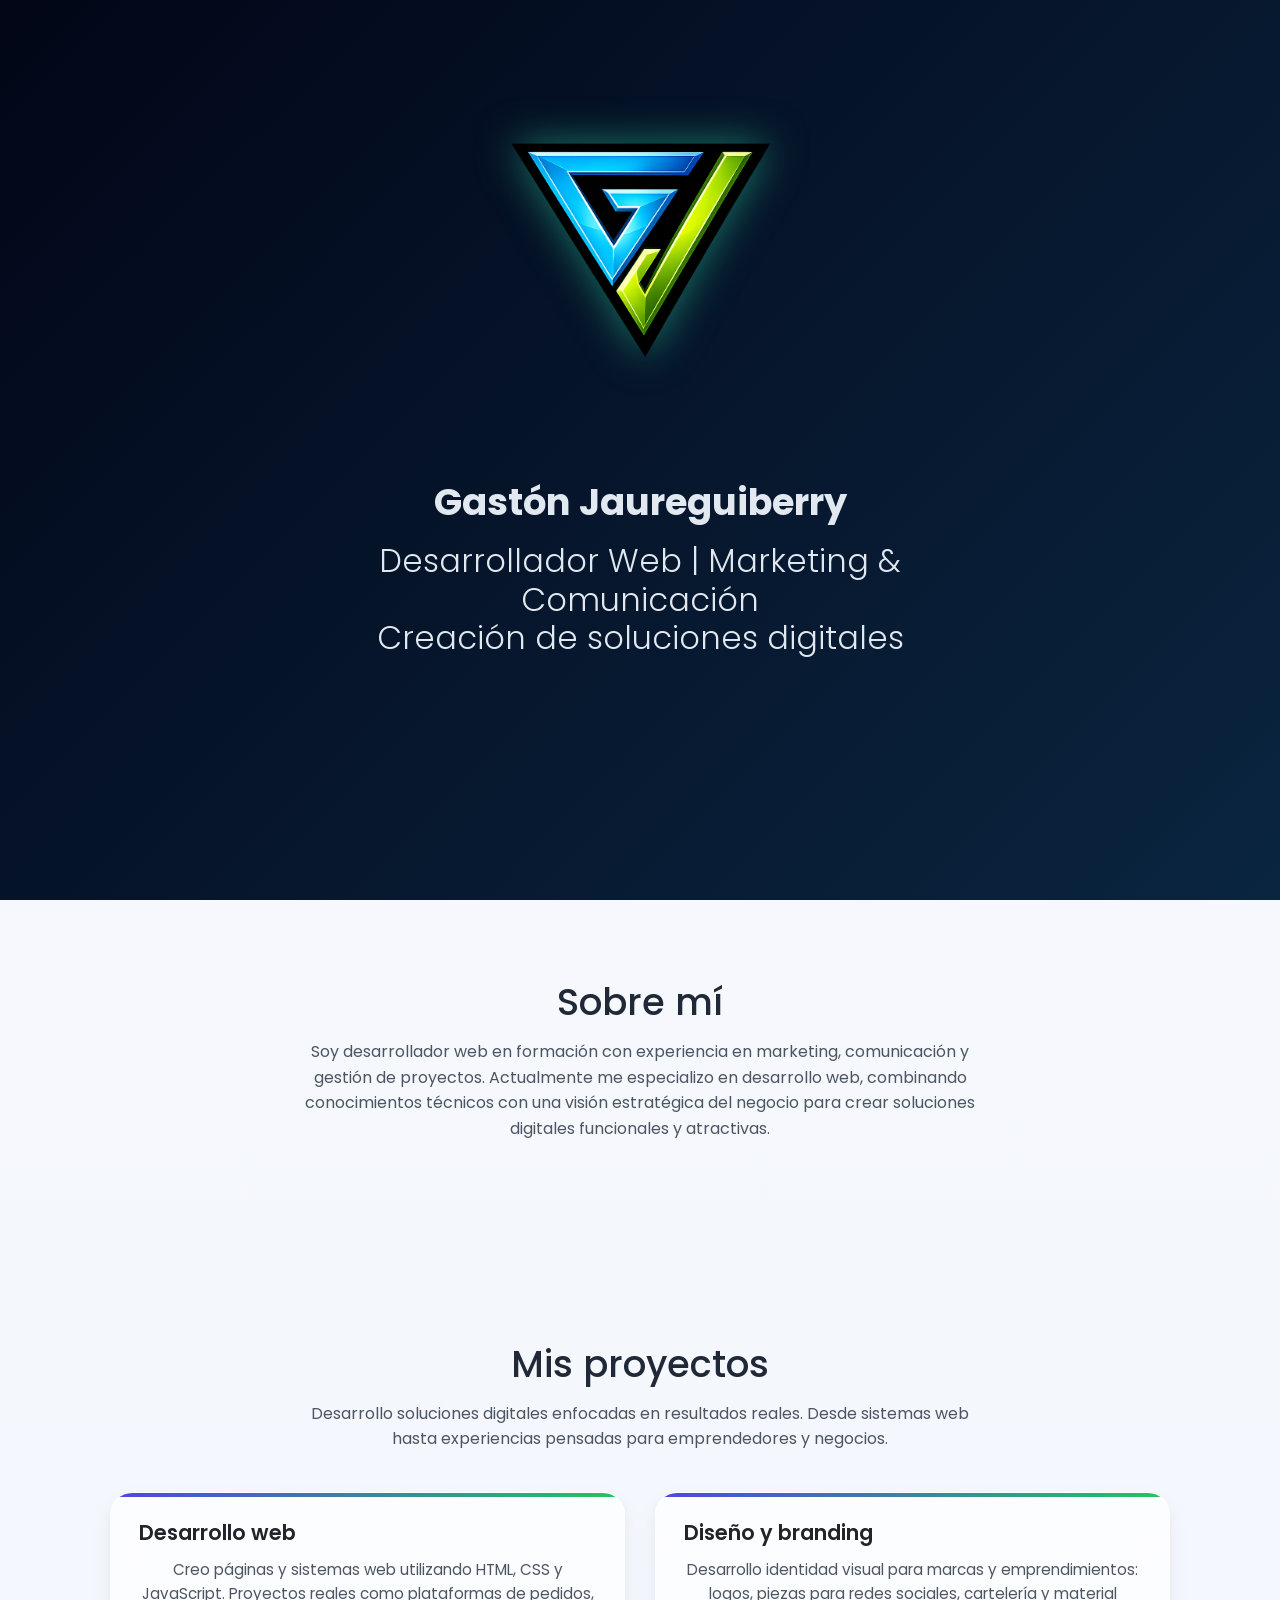
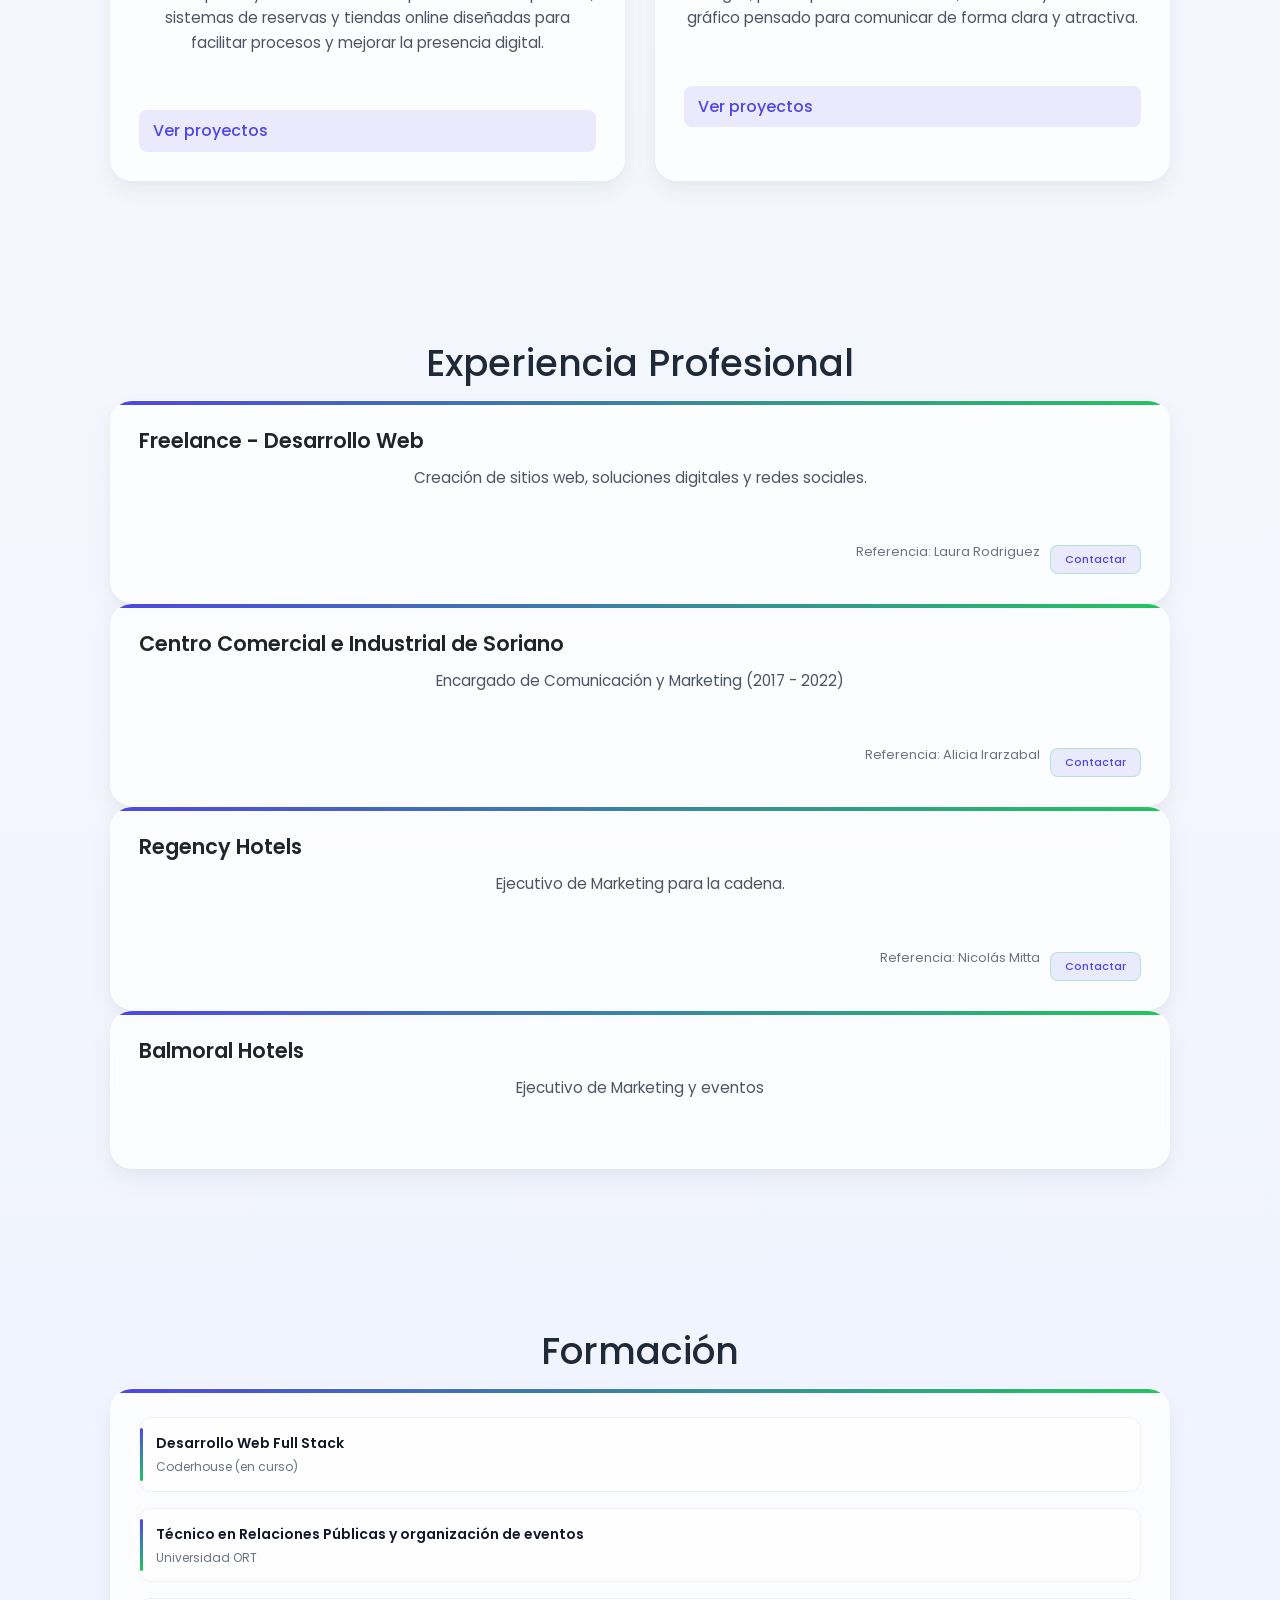
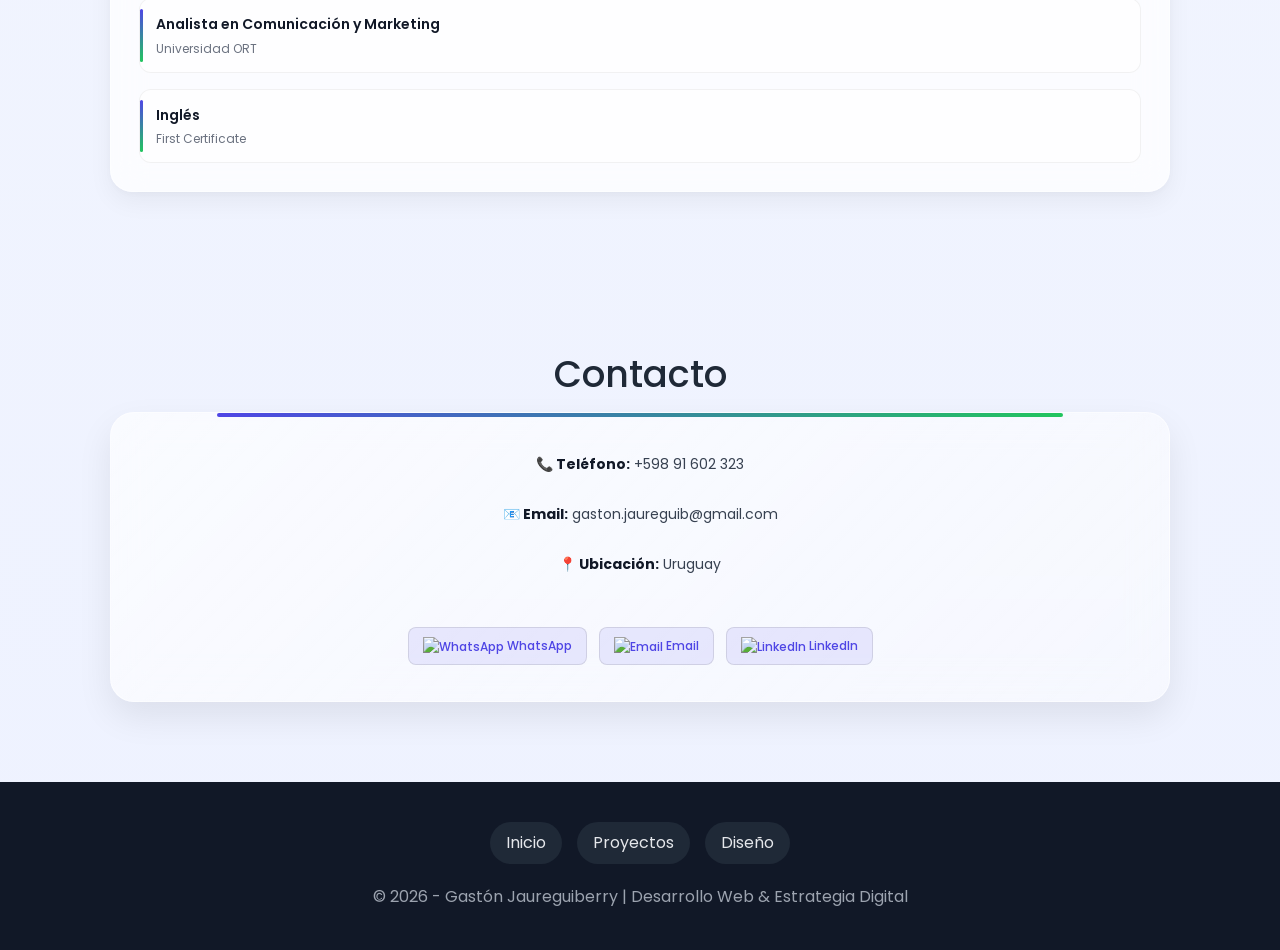
==== commit 80c4a2a4: "varios cambios, algunos medio rotos pero si sigo es peor, de necesitar nuevo repo tome de atras de e" ====
--- a/index.html
+++ b/index.html
@@ -5,11 +5,18 @@
   <meta name="viewport" content="width=device-width, initial-scale=1.0">
   <title>Portfolio - Gastón Jaureguiberry</title>
 
-  <!-- CSS principal -->
-  <link rel="stylesheet" href="./style.css">
+ 
+<!-- BOOSTRAP PRIMERO -->
+<link href="https://cdn.jsdelivr.net/npm/bootstrap@5.3.3/dist/css/bootstrap.min.css" rel="stylesheet">
 
-  <!-- Tipografía -->
+
   <link href="https://fonts.googleapis.com/css2?family=Poppins:wght@300;500;700&display=swap" rel="stylesheet">
+
+
+<!--CSS DESPUÉS -->
+<link rel="stylesheet" href="./style.css">
+
+
 </head>
 
 <body>
@@ -20,10 +27,8 @@
     <h1>Gastón Jaureguiberry</h1>
     <h2>Desarrollador Web | Marketing & Comunicación<br>Creación de soluciones digitales</h2>
 
-    <div class="buttons">
-      <a href="#trabajos" class="btn">Mis trabajos</a>
-      <a href="#sobre-mi" class="btn secondary">Sobre mí</a>
-    </div>
+ 
+
   </header>
 
   <!-- ========================= SOBRE MÍ ========================= -->
@@ -60,7 +65,7 @@
         <p>
           Desarrollo identidad visual para marcas y emprendimientos: logos, piezas para redes sociales, cartelería y material gráfico pensado para comunicar de forma clara y atractiva.
         </p>
-        <a href="./pages/diseno.html">Ver proyectos</a>
+        <a href="./pages/diseños.html">Ver proyectos</a>
       </div>
     </div>
   </section>
@@ -161,12 +166,13 @@
   <!-- ========================= FOOTER ========================= -->
   <footer>
     <div class="footer-links">
-      <a href="../index.html">Inicio</a>
+      <a href="./index.html">Inicio</a>
       <a href="./pages/proyectosweb.html">Proyectos</a>
-      <a href="./diseno.html">Diseño</a>
+      <a href="./pages/diseños.html">Diseño</a>
     </div>
     <p>© 2026 - Gastón Jaureguiberry | Desarrollo Web & Estrategia Digital</p>
   </footer>
 
+<script src="https://cdn.jsdelivr.net/npm/bootstrap@5.3.3/dist/js/bootstrap.bundle.min.js"></script>
 </body>
 </html>
--- a/style.css
+++ b/style.css
@@ -21,54 +21,35 @@
    HERO (pantalla inicial)
 ========================= */
 .hero {
-  height: 100vh;
+  min-height: 100vh;
+  height: auto;
   background: linear-gradient(135deg, #020617, #0a2540);
   display: flex;
   flex-direction: column;
-  justify-content: center;
+  justify-content: flex-start;
   align-items: center;
   color: #e2e8f0;
   text-align: center;
   padding: 20px;
+  padding-top: 60px;
+  padding-bottom: 40px;
   position: relative;
   overflow: hidden;
 }
 
-.hero::after {
-  content: "";
-  position: absolute;
-  width: 600px;
-  height: 600px;
-  background: rgba(255,255,255,0.1);
-  border-radius: 50%;
-  top: -100px;
-  right: -100px;
-  filter: blur(80px);
-}
 
 .logo {
-  width: 300px;
+  width: 400px;
   margin-bottom: 20px;
   position: relative;
   z-index: 1;
   filter: drop-shadow(0 0 20px rgba(41, 219, 160, 0.5));
 }
 
-.hero::before {
-  content: "";
-  position: absolute;
-  width: 250px;
-  height: 250px;
-  background: radial-gradient(circle, rgba(41,219,160,0.4) 0%, transparent 70%);
-  top: 120px;
-  left: 50%;
-  transform: translateX(-50%);
-  filter: blur(40px);
-  z-index: 0;
-}
+
 
 .hero h1 {
-  font-size: 3.2rem;
+  font-size: 2.3rem;
   font-weight: 700;
   animation: fadeUp 1s ease;
 }
@@ -462,9 +443,12 @@
     padding: 50px 16px;
   }
 
-  /* Hero sigue grande */
+  
   .hero {
-    padding: 20px;
+    justify-content: flex-start;
+    padding-top: 80px;
+    height: auto;
+    min-height: 100vh;
   }
 
   /* Secciones más compactas */
@@ -472,8 +456,41 @@
   #sobre-mi,
   #misproyectos,
   #formacion,
-  #contacto, {
+  #contacto {
     padding: 10px 16px;
   }
 
+}
+
+@media (max-width: 768px) {
+
+  .section {
+    padding: 50px 16px;
+  }
+
+  .hero {
+    padding: 20px;
+  }
+
+  #trabajos,
+  #sobre-mi,
+  #misproyectos,
+  #formacion,
+  #contacto {
+    padding: 10px 16px;
+  }
+
+  /* 👇 AGREGÁ ESTO */
+  .hero h2 {
+    font-size: 1.2rem;
+  }
+
+  .section h2 {
+    font-size: 1.6rem;
+  }
+
+  .section p {
+    font-size: 0.9rem;
+  }
+
 }
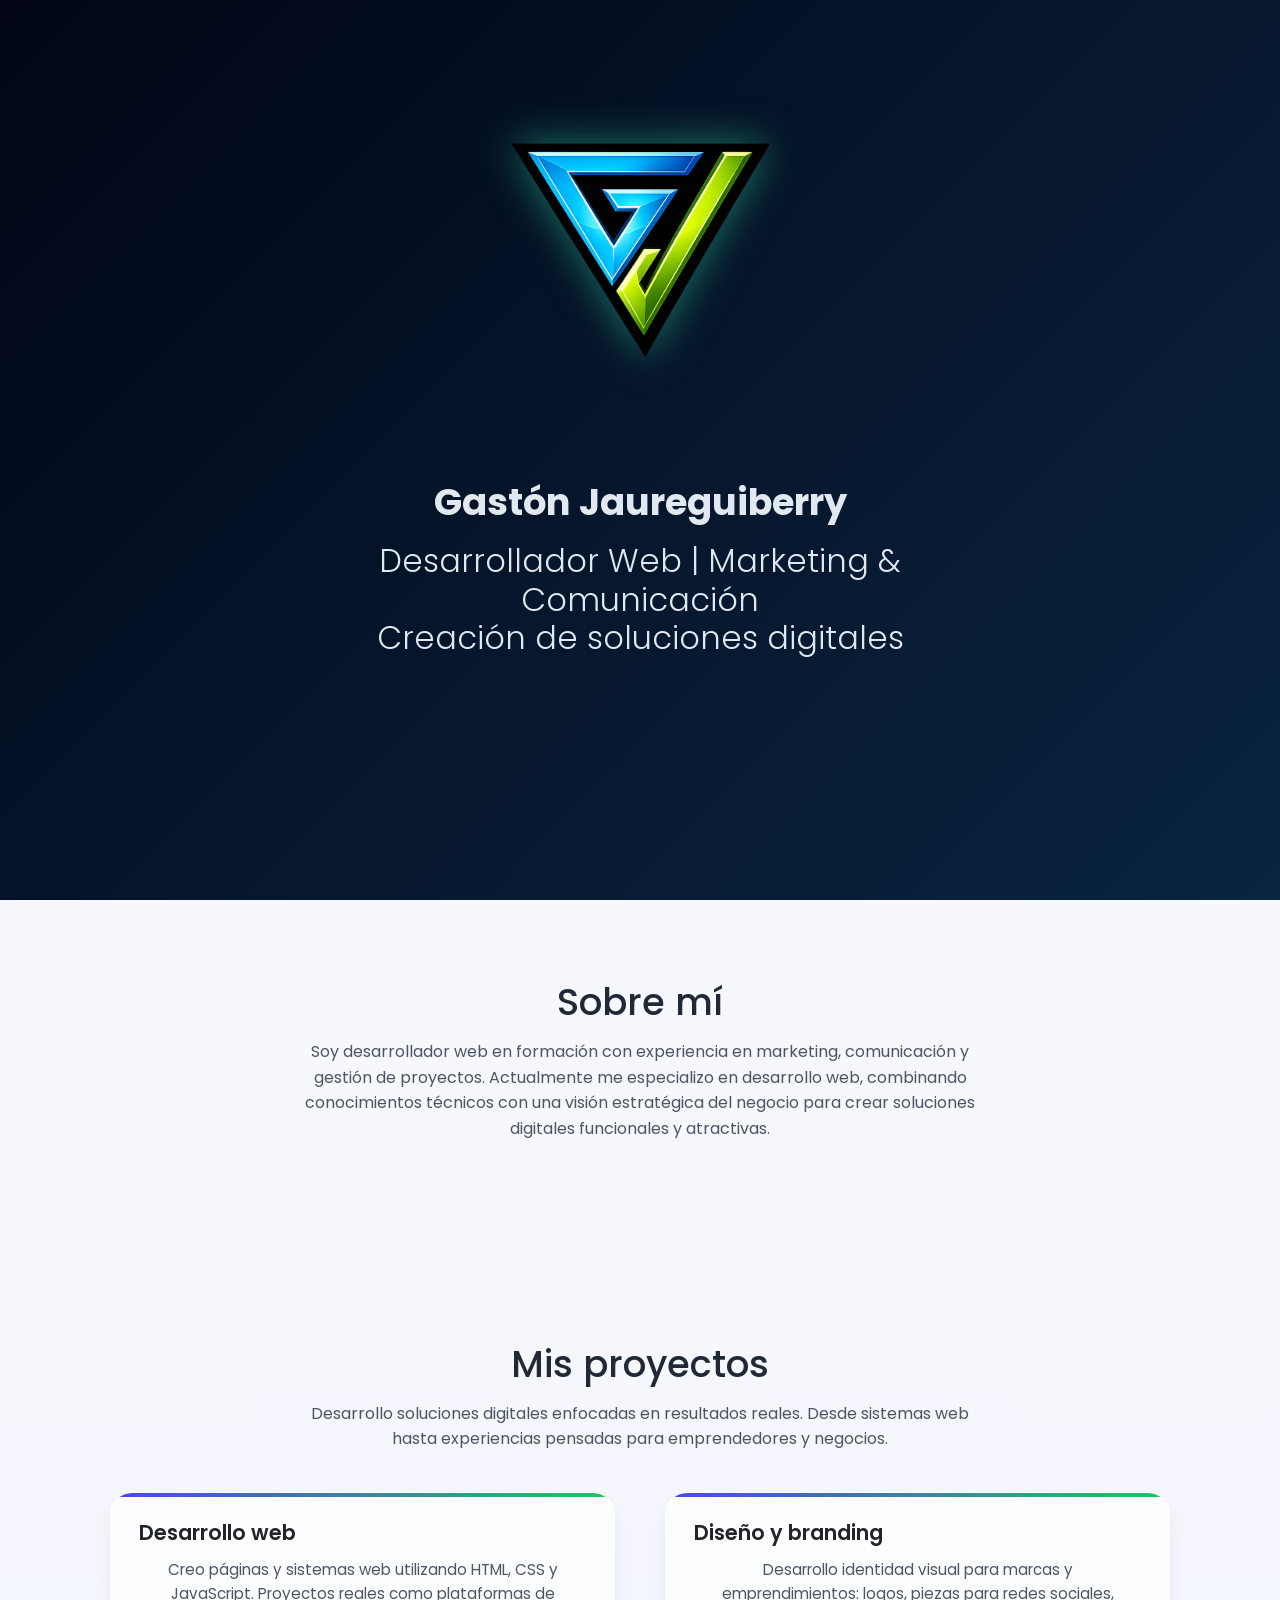
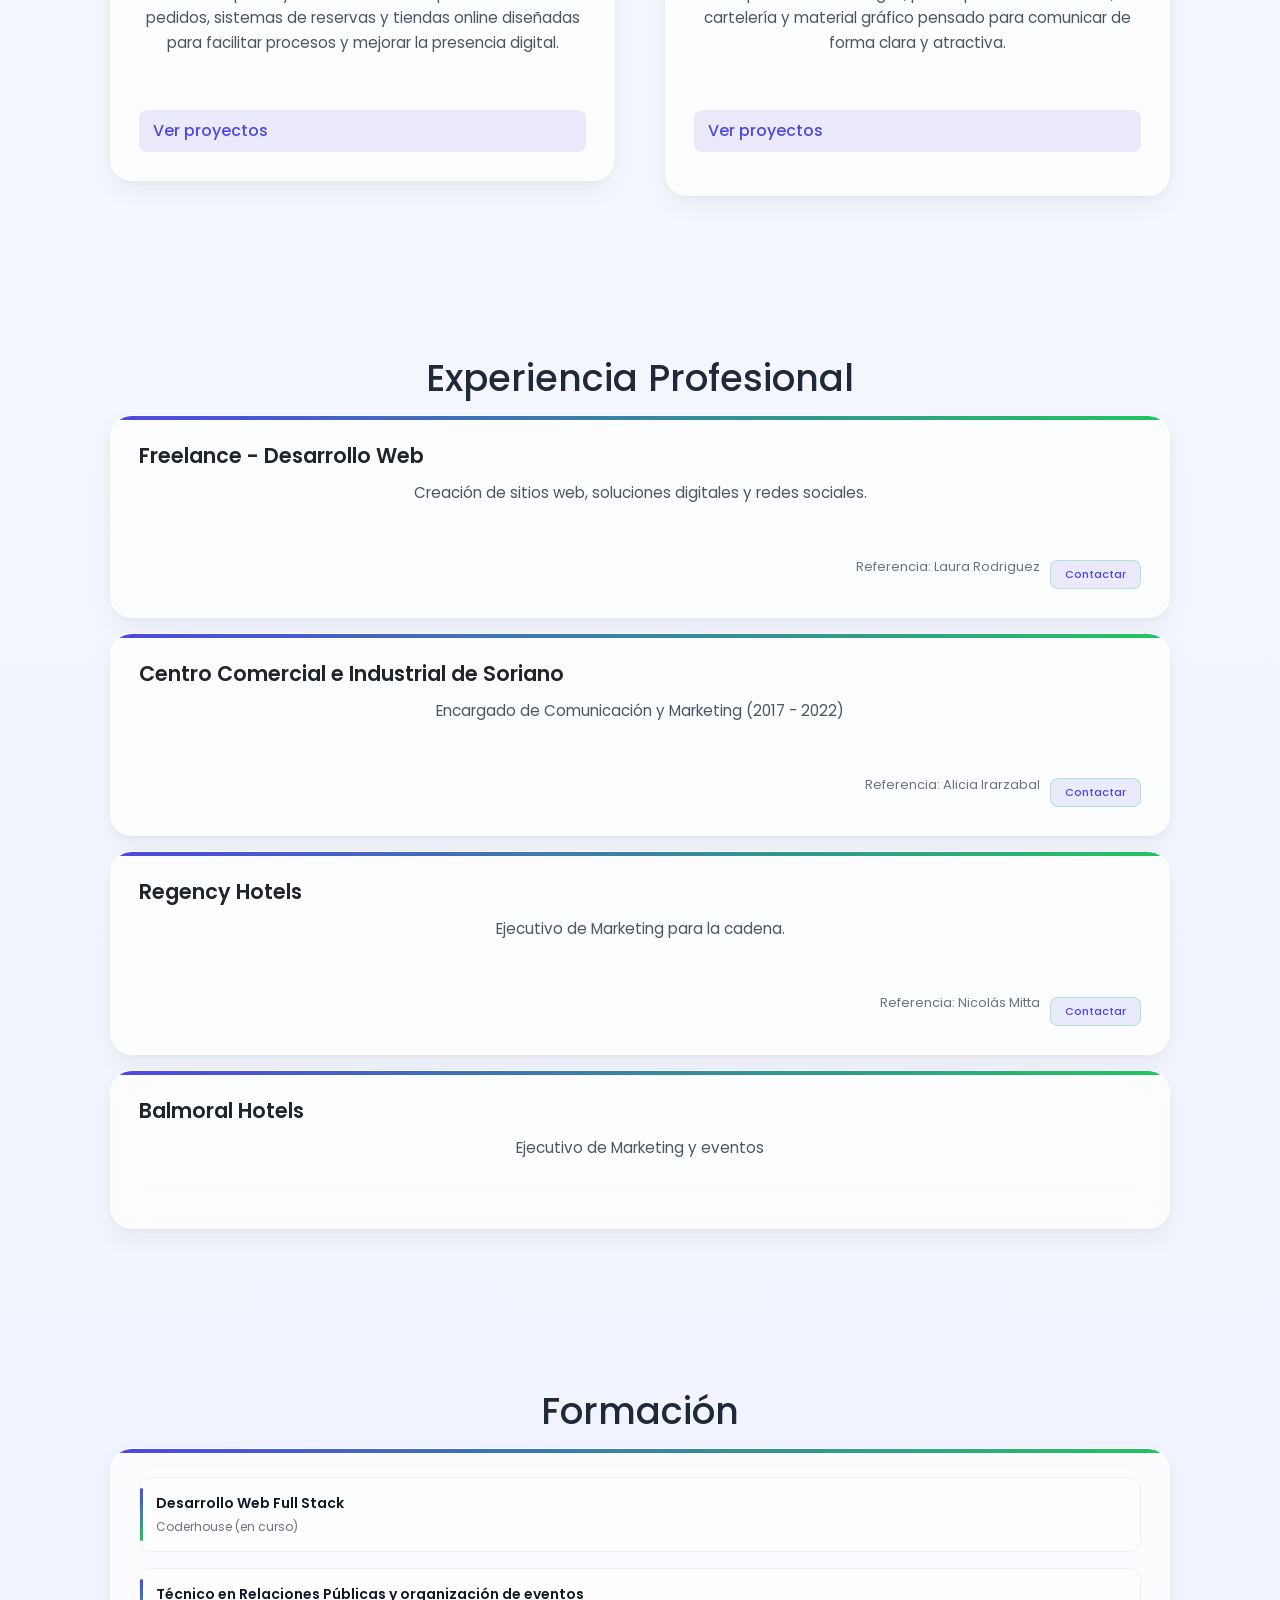
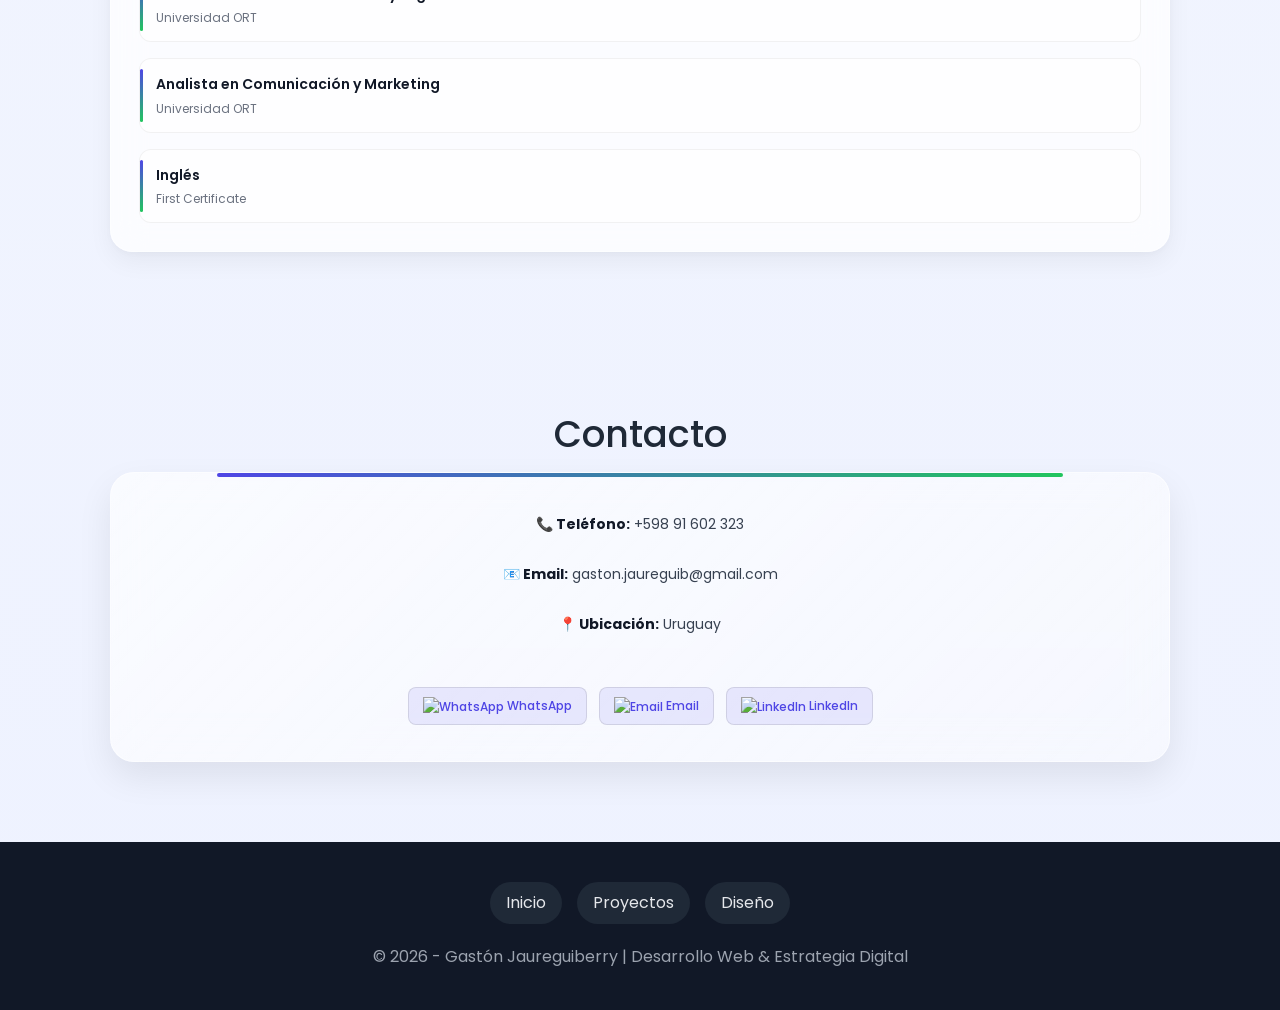
==== commit 678ecf5d: "le di espacio a la parte de experiencia laboral" ====
--- a/index.html
+++ b/index.html
@@ -106,6 +106,8 @@
       <p>Ejecutivo de Marketing y eventos</p>
     </div>
 
+    
+
   </section>
 
   <!-- ========================= FORMACIÓN ========================= -->
--- a/style.css
+++ b/style.css
@@ -113,7 +113,7 @@
 .cards {
   display: grid;
   grid-template-columns: repeat(auto-fit, minmax(260px, 1fr));
-  gap: 30px;
+  gap: 50px;
 }
 
 .card {
@@ -178,6 +178,9 @@
   background: #4f46e5;
   color: white;
 }
+.section .card:not(:last-child) {
+  margin-bottom: 15px;
+}
 
 /* =========================
    REFERENCIAS
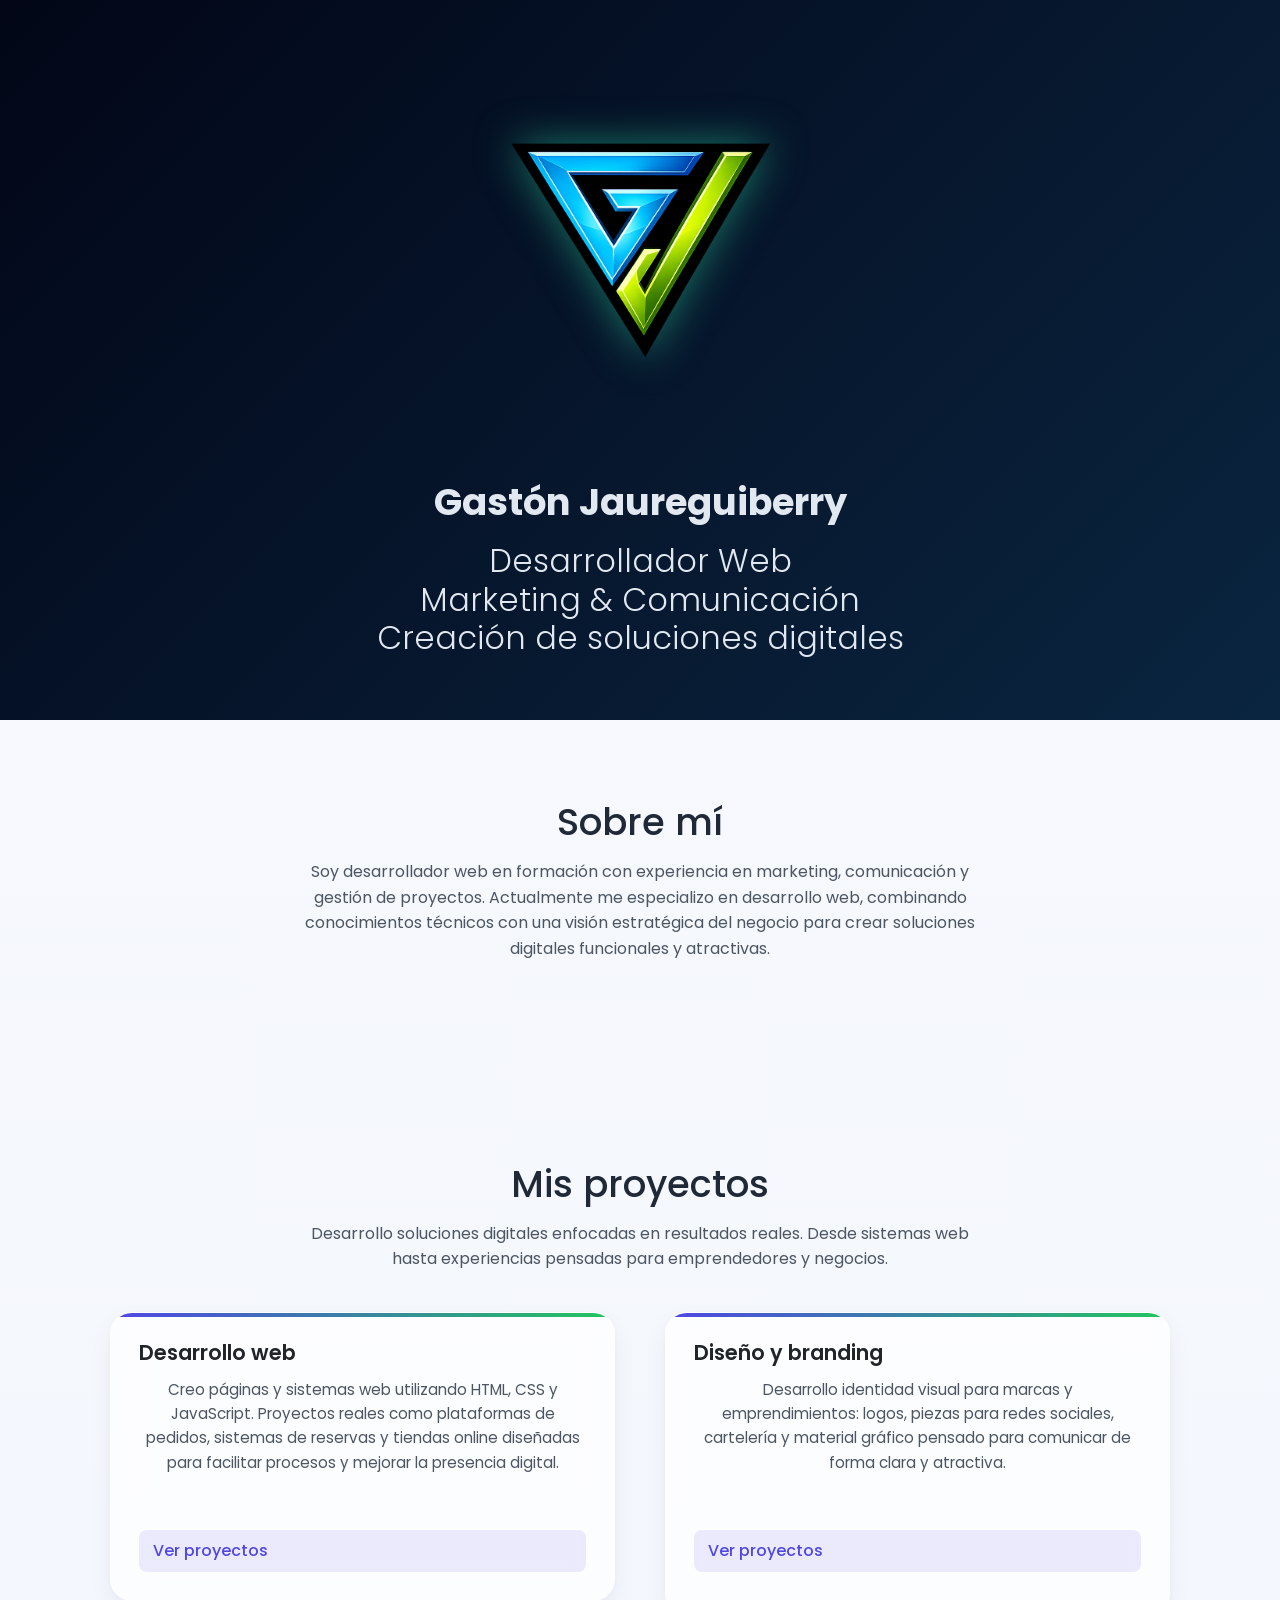
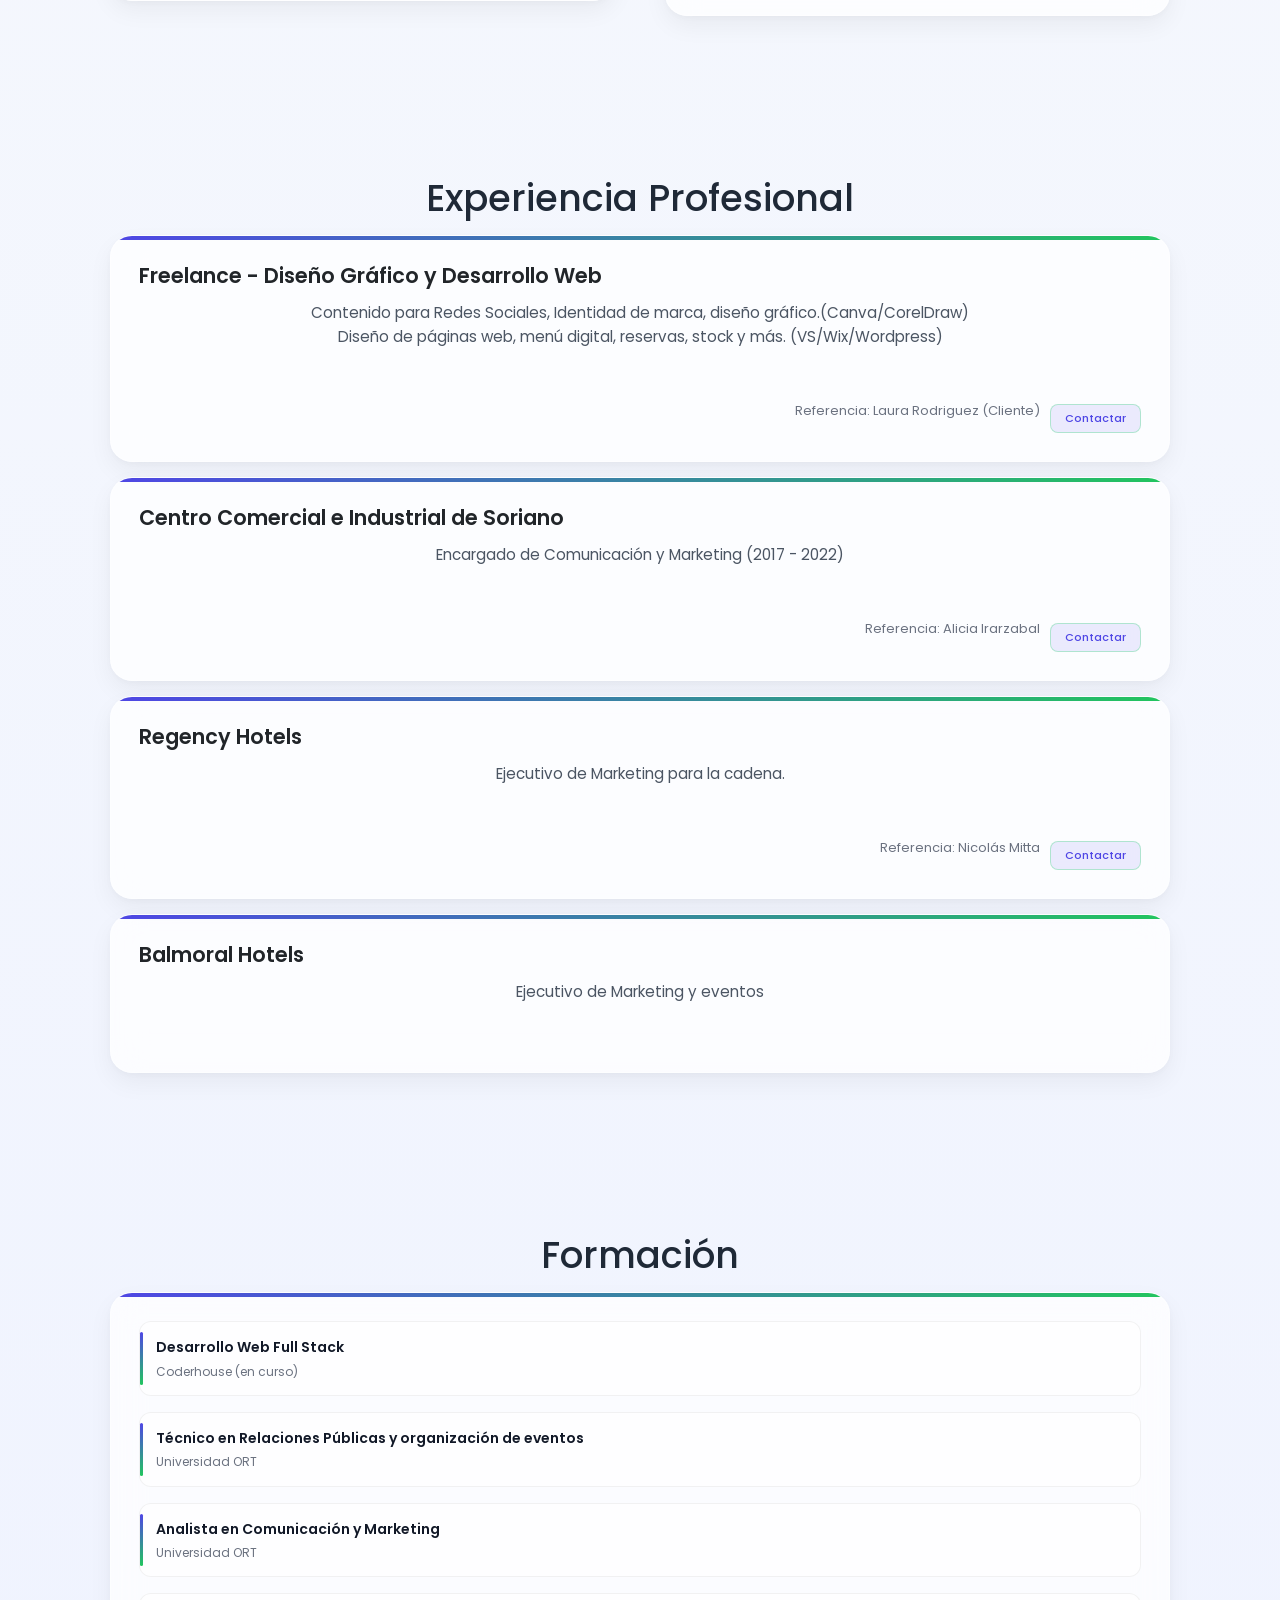
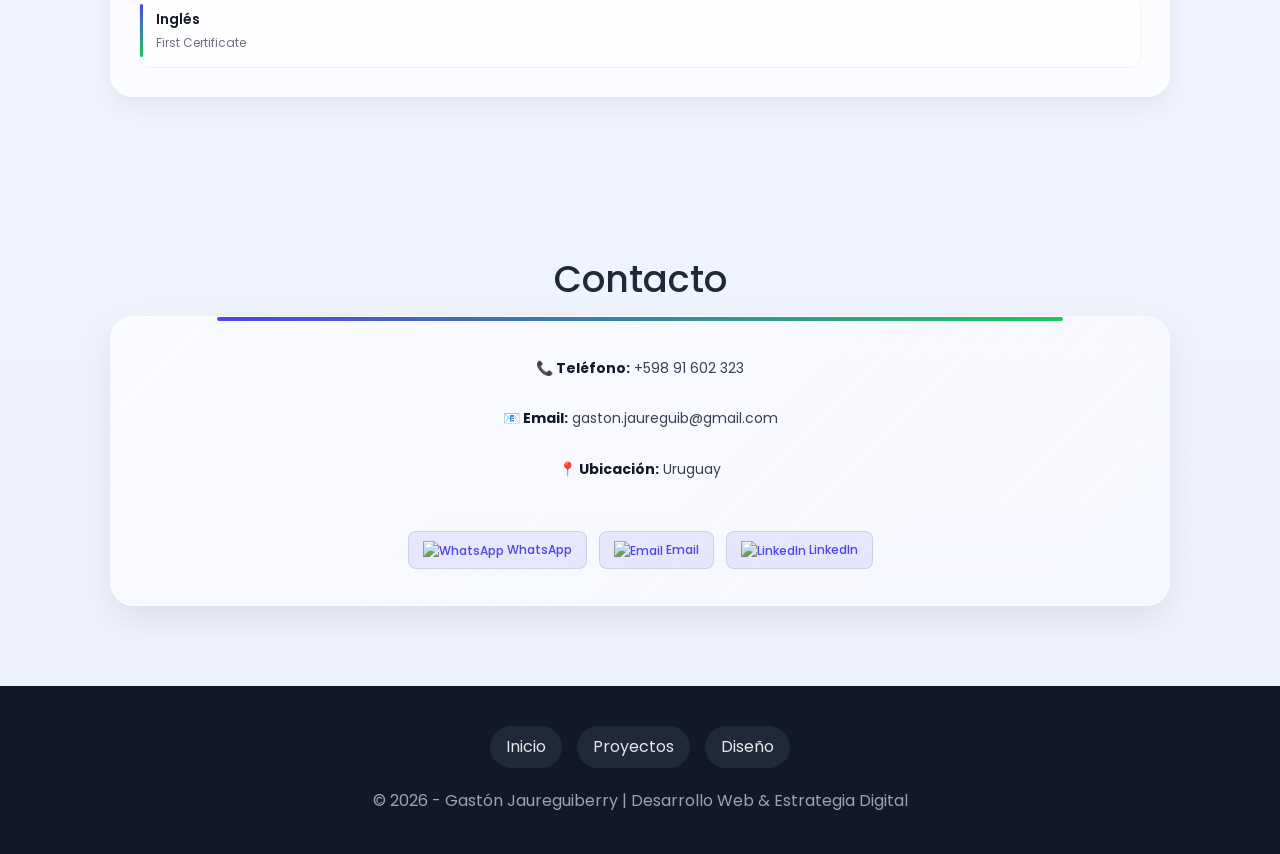
==== commit 4925c86f: "proyectos e index listos" ====
--- a/index.html
+++ b/index.html
@@ -25,7 +25,9 @@
   <header class="hero">
     <img class="logo" src="./img/logonombre.png" alt="Logo Gastón Jaureguiberry">
     <h1>Gastón Jaureguiberry</h1>
-    <h2>Desarrollador Web | Marketing & Comunicación<br>Creación de soluciones digitales</h2>
+    <h2>Desarrollador Web 
+      <br>Marketing & Comunicación 
+      <br>Creación de soluciones digitales</h2>
 
  
 
@@ -75,11 +77,13 @@
     <h2>Experiencia Profesional</h2>
 
     <div class="card">
-      <h3>Freelance - Desarrollo Web</h3>
-      <p>Creación de sitios web, soluciones digitales y redes sociales.</p>
+      <h3>Freelance - Diseño Gráfico y Desarrollo Web</h3>
+      <p>Contenido para Redes Sociales, Identidad de marca, diseño gráfico.(Canva/CorelDraw) 
+        <br> Diseño de páginas web, menú digital, reservas, stock y más. (VS/Wix/Wordpress) </p>
+
       <div class="ref-box">
-        <span class="ref-text">Referencia: Laura Rodriguez</span>
-        <a href="https://wa.me/598XXXXXXXXX" target="_blank" class="btn-ref">Contactar</a>
+        <span class="ref-text">Referencia: Laura Rodriguez (Cliente)</span>
+        <a href="https://wa.me/59899278555" target="_blank" class="btn-ref">Contactar</a>
       </div>
     </div>
 
@@ -88,7 +92,7 @@
       <p>Encargado de Comunicación y Marketing (2017 - 2022)</p>
       <div class="ref-box">
         <span class="ref-text">Referencia: Alicia Irarzabal</span>
-        <a href="https://wa.me/598XXXXXXXXX" target="_blank" class="btn-ref">Contactar</a>
+        <a href="https://wa.me/59897347637" target="_blank" class="btn-ref">Contactar</a>
       </div>
     </div>
 
@@ -97,7 +101,7 @@
       <p>Ejecutivo de Marketing para la cadena.</p>
       <div class="ref-box">
         <span class="ref-text">Referencia: Nicolás Mitta</span>
-        <a href="https://wa.me/598XXXXXXXXX" target="_blank" class="btn-ref">Contactar</a>
+        <a href="https://wa.me/59899500706" target="_blank" class="btn-ref">Contactar</a>
       </div>
     </div>
 
@@ -157,7 +161,7 @@
         <img src="https://cdn-icons-png.flaticon.com/512/732/732200.png" alt="Email" />
         Email
       </a>
-      <a href="https://www.linkedin.com/in/gaston-jaureguib/" target="_blank" class="btn-contact">
+      <a href="https://www.linkedin.com/in/gast%C3%B3n-jaureguiberry-01971320a/" target="_blank" class="btn-contact">
         <img src="https://cdn-icons-png.flaticon.com/512/174/174857.png" alt="LinkedIn" />
         LinkedIn
       </a>
--- a/style.css
+++ b/style.css
@@ -21,7 +21,7 @@
    HERO (pantalla inicial)
 ========================= */
 .hero {
-  min-height: 100vh;
+  min-height: 80vh;
   height: auto;
   background: linear-gradient(135deg, #020617, #0a2540);
   display: flex;
@@ -446,15 +446,7 @@
     padding: 50px 16px;
   }
 
-  
-  .hero {
-    justify-content: flex-start;
-    padding-top: 80px;
-    height: auto;
-    min-height: 100vh;
-  }
-
-  /* Secciones más compactas */
+    /* Secciones más compactas */
   #trabajos,
   #sobre-mi,
   #misproyectos,
@@ -471,10 +463,6 @@
     padding: 50px 16px;
   }
 
-  .hero {
-    padding: 20px;
-  }
-
   #trabajos,
   #sobre-mi,
   #misproyectos,
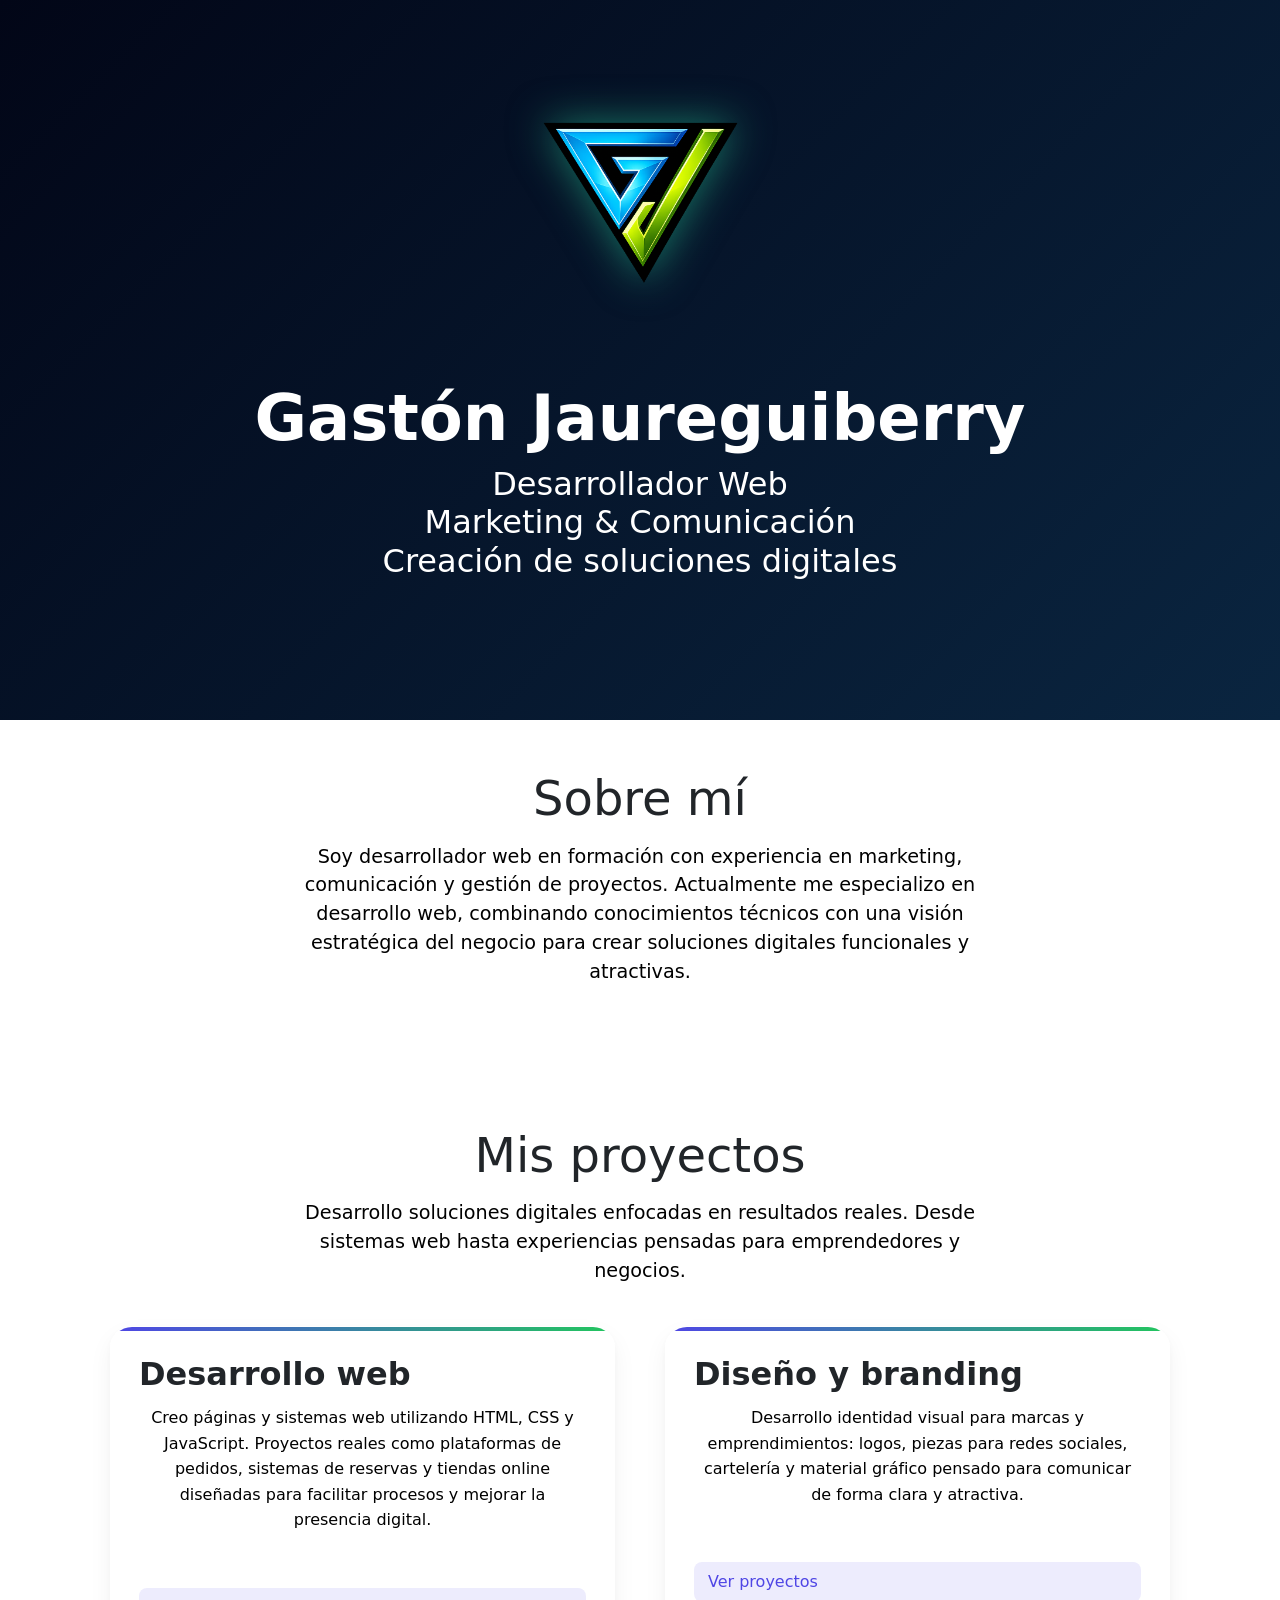
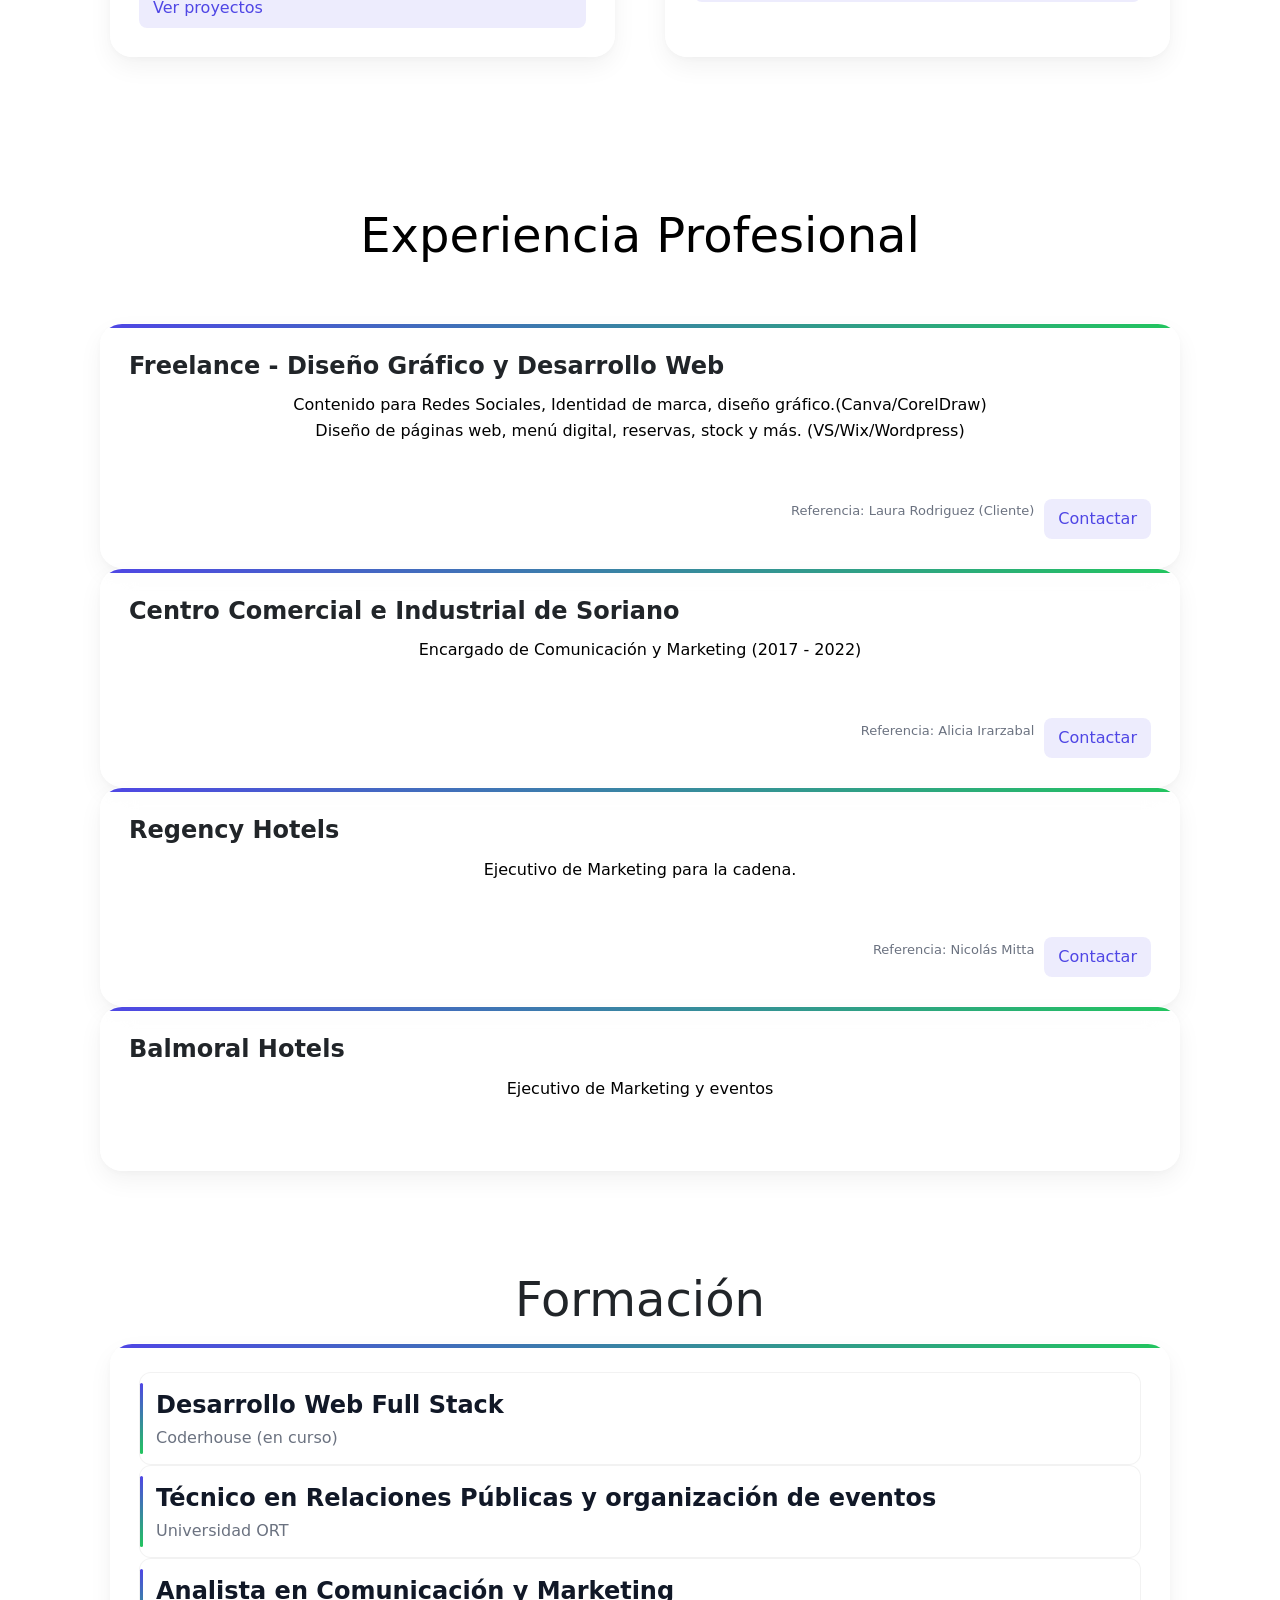
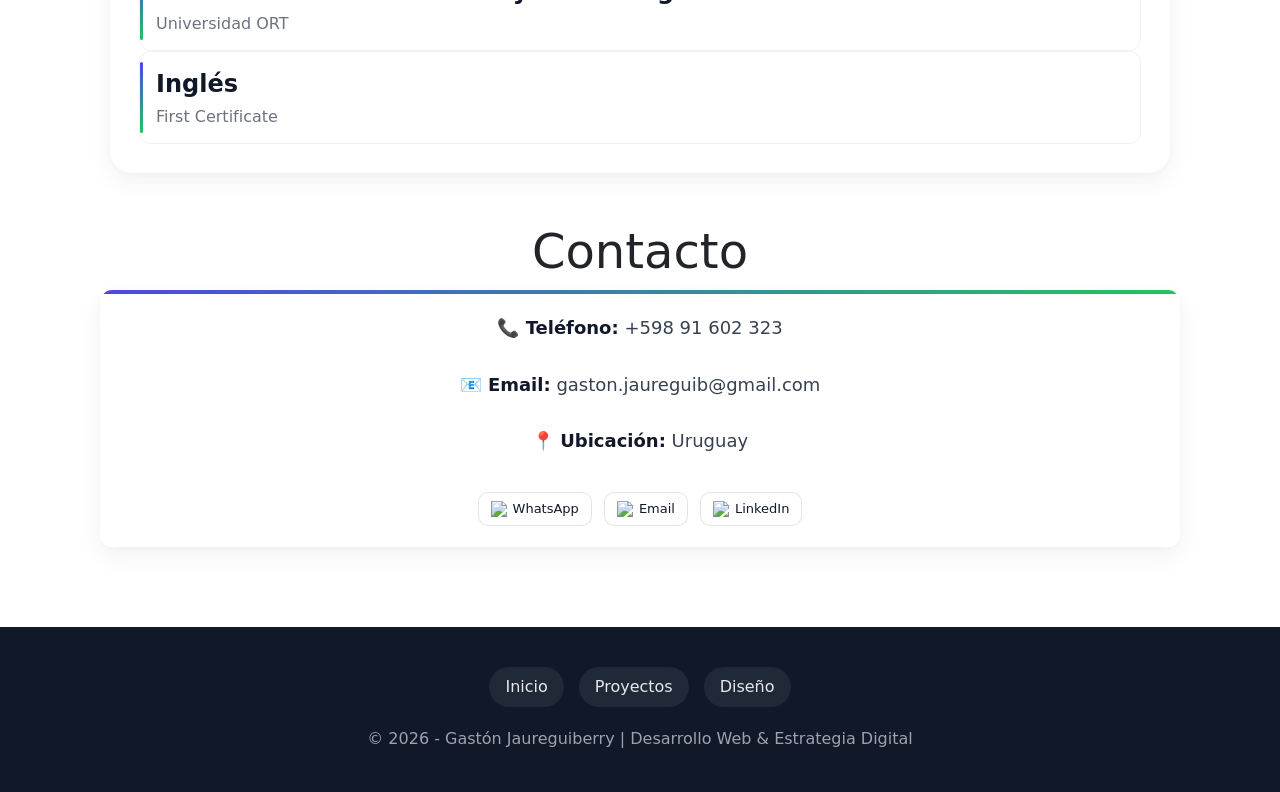
==== commit 2d559c6d: "he tocado todos los estilos de la pagina para unificar criterios" ====
--- a/index.html
+++ b/index.html
@@ -14,24 +14,22 @@
 
 
 <!--CSS DESPUÉS -->
-<link rel="stylesheet" href="./style.css">
+<link rel="stylesheet" href="./styleprueba.css">
 
 
 </head>
 
 <body>
 
-  <!-- ========================= HERO ========================= -->
-  <header class="hero">
+  <!-- ========================= Portada ========================= -->
+  <header class="portada">
     <img class="logo" src="./img/logonombre.png" alt="Logo Gastón Jaureguiberry">
-    <h1>Gastón Jaureguiberry</h1>
-    <h2>Desarrollador Web 
+    <h1 class="tituloh1">Gastón Jaureguiberry</h1>
+    <h2 class="tituloh2">Desarrollador Web 
       <br>Marketing & Comunicación 
       <br>Creación de soluciones digitales</h2>
 
- 
-
-  </header>
+   </header>
 
   <!-- ========================= SOBRE MÍ ========================= -->
   <section id="sobre-mi" class="section">
@@ -73,11 +71,14 @@
   </section>
 
   <!-- ========================= EXPERIENCIA ========================= -->
-  <section class="section">
+  <section class="sectionexp">
+    
     <h2>Experiencia Profesional</h2>
 
     <div class="card">
-      <h3>Freelance - Diseño Gráfico y Desarrollo Web</h3>
+
+      <h3 class="card-h3">Freelance - Diseño Gráfico y Desarrollo Web</h3>
+      
       <p>Contenido para Redes Sociales, Identidad de marca, diseño gráfico.(Canva/CorelDraw) 
         <br> Diseño de páginas web, menú digital, reservas, stock y más. (VS/Wix/Wordpress) </p>
 
@@ -88,7 +89,7 @@
     </div>
 
     <div class="card">
-      <h3>Centro Comercial e Industrial de Soriano</h3>
+      <h3 class="card-h3">Centro Comercial e Industrial de Soriano</h3>
       <p>Encargado de Comunicación y Marketing (2017 - 2022)</p>
       <div class="ref-box">
         <span class="ref-text">Referencia: Alicia Irarzabal</span>
@@ -97,7 +98,7 @@
     </div>
 
     <div class="card">
-      <h3>Regency Hotels</h3>
+      <h3 class="card-h3">Regency Hotels</h3>
       <p>Ejecutivo de Marketing para la cadena.</p>
       <div class="ref-box">
         <span class="ref-text">Referencia: Nicolás Mitta</span>
@@ -106,7 +107,7 @@
     </div>
 
     <div class="card">
-      <h3>Balmoral Hotels</h3>
+      <h3 class="card-h3">Balmoral Hotels</h3>
       <p>Ejecutivo de Marketing y eventos</p>
     </div>
 
@@ -142,10 +143,10 @@
   </section>
 
   <!-- ========================= CONTACTO ========================= -->
-<section class="section">
+<section class="sectioncontacto">
   <h2>Contacto</h2>
 
-  <div class="card info contacto-card">
+  <div class="cardinfo">
     <!-- Info principal -->
     <p><strong>📞 Teléfono:</strong> +598 91 602 323</p>
     <p><strong>📧 Email:</strong> gaston.jaureguib@gmail.com</p>
--- a/styleprueba.css
+++ b/styleprueba.css
@@ -0,0 +1,555 @@
+/* =========================
+   RESET GENERAL
+========================= */
+* {
+  margin: 0;
+  padding: 0;
+  box-sizing: border-box;
+}
+
+/* =========================
+   Portada
+========================= */
+
+.portada {
+  min-height: 80vh;
+  height: auto;
+  background: linear-gradient(135deg, #020617, #0a2540);
+  display: flex;
+  flex-direction: column;
+  justify-content: flex-start;
+  align-items: center;
+  text-align: center;
+  padding: 20px;
+  padding-top: 60px;
+  padding-bottom: 40px;
+  position: relative;
+  overflow: hidden;
+}
+
+.logo {
+  width: 300px;
+  margin-bottom: 20px;
+  position: relative;
+  z-index: 1;
+  filter: drop-shadow(0 0 20px rgba(41, 219, 160, 0.5));
+}
+
+
+.tituloh1 {
+ font-size: 4rem;
+  font-weight: 700;
+  animation: fadeUp 1s ease;
+  color: white;
+}
+
+.tituloh2 {
+ font-size: 2rem;
+  font-weight: 500;
+  animation: fadeUp 1s ease;
+  color: white;
+}
+
+ /* =========================
+  Sobre mi.
+========================= */
+
+.section {
+  padding: 50px 20px;
+  max-width: 1100px;
+  margin: auto;
+  
+}
+
+.section h2 {
+  text-align: center;
+  font-size: 3rem;
+  margin-bottom: 15px;
+}
+
+.section p {
+  text-align: center;
+  font-size: 1.2rem;
+  max-width: 700px;
+  margin: 0 auto 40px;
+  color: black;
+}
+
+ /* =========================
+  Mis proyectos / cards
+========================= */
+
+/*Titulos y textos ver class:section"
+
+/*Espacio entre las cards*/
+.cards {
+  display: grid;
+  grid-template-columns: repeat(auto-fit, minmax(260px, 1fr));
+  gap: 50px;
+}
+
+/*Detalles generales*/
+.card {
+  background: rgba(255, 255, 255, 0.75);
+  backdrop-filter: blur(16px);
+  padding: 28px;
+  border-radius: 22px;
+  box-shadow: 
+    0 10px 25px rgba(0,0,0,0.05),
+    0 2px 10px rgba(0,0,0,0.03);
+  transition: all 0.35s ease;
+  border: 1px solid rgba(255,255,255,0.4);
+  position: relative;
+  overflow: hidden;
+
+  display: flex;
+  flex-direction: column;
+}
+
+/*Detalles de rebordes de colores*/
+.card::before {
+  content: "";
+  position: absolute;
+  top: 0;
+  left: 0;
+  width: 100%;
+  height: 4px;
+  background: linear-gradient(90deg, #4f46e5, #22c55e);
+}
+
+/*Movimiento a las cards*/
+.card:hover {
+  transform: translateY(-12px) scale(1.02);
+  box-shadow: 
+    0 30px 60px rgba(0,0,0,0.12),
+    0 10px 25px rgba(79, 70, 229, 0.15);
+}
+
+/*Textos*/
+
+.card h3 {
+  margin-bottom: 12px;
+  font-size: 2rem;
+  font-weight: 600;
+ }
+
+.card p {
+  font-size: 1rem;
+  color: black;
+  line-height: 1.6;
+}
+
+/*Botón */
+
+.card a {
+  display: inline-block;
+  margin-top: 15px;
+  padding: 8px 14px;
+  border-radius: 8px;
+  background: rgba(79, 70, 229, 0.1);
+  color: #4f46e5;
+  font-weight: 500;
+  text-decoration: none;
+  transition: all 0.3s ease;
+}
+
+.card a:hover {
+  background: #4f46e5;
+  color: white;
+}
+
+/* =========================
+   Experiencia y referencias
+========================= */
+
+.sectionexp {
+  padding: 50px 10px;
+  max-width: 1100px;
+  margin: auto;
+  }
+
+  /*titulo */
+.sectionexp h2 {
+  font-size: 3rem;
+  font-weight: 500;
+  animation: fadeUp 1s ease;
+  color: black;
+  text-align: center;
+  padding: 50px;
+}
+
+/* Este es el h3 de los trabajos */
+
+.card h3.card-h3 {
+  font-size: 1.5rem;
+}
+
+/* Estos son los P */
+.sectionexp p {
+  text-align: center;
+  font-size: 1rem;
+  max-width: 700px;
+  margin: 0 auto 40px;
+ 
+}
+/*Caja que contiene referencia y boton. */
+
+.ref-box {
+  margin-top: auto;
+  display: flex;
+  justify-content: flex-end;
+  align-items: center;
+  gap: 10px;
+  
+}
+
+.ref-text {
+  font-size: 13px;
+  color: #6b7280;
+}
+
+/* =========================
+   FORMACIÓN 
+========================= */
+
+
+/* Esto dá estilo a cad bloque */
+
+.item-formacion {
+  position: relative;
+  padding: 14px 16px;
+  border-radius: 12px;
+/* Esto son las rayitas grises que dividen */
+  background: rgba(255,255,255,0.6);
+  border: 1px solid rgba(0,0,0,0.05);
+
+  transition: all 0.25s ease;
+}
+
+/* estilo de colores lineas laterales */
+.item-formacion::before {
+  content: "";
+  position: absolute;
+  left: 0;
+  top: 10px;
+  bottom: 10px;
+  width: 3px;
+  border-radius: 2px;
+  background: linear-gradient(180deg, #4f46e5, #22c55e);
+}
+
+/* Hover elegante */
+.item-formacion:hover {
+  transform: translateX(6px);
+  background: rgba(255,255,255,0.9);
+}
+
+/* Título */
+.item-formacion .titulo {
+  display: block;
+  font-weight: 600;
+  font-size: 14px;
+  color: #111827;
+  font-size: 1.5rem;
+  
+}
+
+/* Detalle */
+.item-formacion .detalle {
+  display: block;
+  font-size: 12px;
+  color: #6b7280;
+  margin-top: 3px;
+  font-size: 1rem;
+}
+
+
+
+/* =========================
+   CONTACTO 
+========================= */
+
+
+/* estructura general alineada */
+.sectioncontacto {
+  margin-bottom: 80px;
+  display: flex;
+  flex-direction: column;
+  align-items: center;
+}
+
+.sectioncontacto h2 {
+    font-size: 3rem;
+}
+
+/* CARD PRINCIPAL */
+.cardinfo {
+  position: relative;
+  display: flex; 
+  flex-direction: column;
+  align-items: center;
+  gap: 20px;
+  text-align: center;
+
+  padding: 20px 20px;
+  border-radius: 12px;
+
+  width: 100%;
+  max-width: 1080px;
+
+  margin: 0 auto;
+
+  /* 🔥 mismo estilo que .card */
+  background: rgba(255, 255, 255, 0.75);
+  backdrop-filter: blur(16px);
+  border: 1px solid rgba(255,255,255,0.4);
+
+  box-shadow: 
+    0 10px 25px rgba(0,0,0,0.05),
+    0 2px 10px rgba(0,0,0,0.03);
+
+  transition: all 0.35s ease;
+
+  overflow: hidden;
+}
+
+/* línea superior */
+.cardinfo::before {
+  content: "";
+  position: absolute;
+  top: 0;
+  left: 0;
+  width: 100%;
+  height: 4px;
+
+  background: linear-gradient(90deg, #4f46e5, #22c55e);
+}
+
+/* hover */
+.cardinfo:hover {
+  transform: translateY(-12px) scale(1.02);
+
+  box-shadow: 
+    0 30px 60px rgba(0,0,0,0.12),
+    0 10px 25px rgba(79, 70, 229, 0.15);
+}
+
+/* TEXTOS */
+.cardinfo p {
+  font-size: 18px;
+  color: #374151;
+  line-height: 1.6;
+  margin: 4px 0;
+}
+
+.cardinfo p strong {
+  color: #111827;
+}
+
+/* =========================
+   BOTONES
+========================= */
+
+.contact-buttons {
+  display: flex;
+  justify-content: center;
+  align-items: center;
+  gap: 12px;
+  flex-wrap: wrap;
+  margin-top: 12px;
+}
+
+.btn-contact {
+  display: flex;
+  align-items: center;
+  gap: 6px;
+
+  padding: 6px 12px;
+  font-size: 13px;
+  font-weight: 500;
+
+  color: #111827;
+
+  background: rgba(255,255,255,0.6);
+  border: 1px solid rgba(0,0,0,0.1);
+  border-radius: 10px;
+
+  text-decoration: none;
+  transition: all 0.25s ease;
+}
+
+/* hover */
+.btn-contact:hover {
+  transform: translateY(-3px);
+  color: white;
+}
+
+/* colores por botón */
+.btn-contact:nth-child(1):hover {
+  background: #25D366;
+}
+
+.btn-contact:nth-child(2):hover {
+  background: #ea4335;
+}
+
+.btn-contact:nth-child(3):hover {
+  background: #0A66C2;
+}
+
+/* iconos */
+.btn-contact img {
+  width: 16px;
+  height: 16px;
+}
+
+/* responsive */
+@media (max-width: 576px) {
+  .contact-buttons {
+    flex-direction: column;
+    gap: 10px;
+  }
+}
+
+
+/* =========================
+   FOOTER
+========================= */
+footer {
+  background: #111827;
+  color: #9ca3af;
+  text-align: center;
+  padding: 40px 20px 25px;
+}
+
+.footer-links {
+  display: flex;
+  justify-content: center;
+  gap: 15px;
+  margin-bottom: 20px;
+  flex-wrap: wrap;
+}
+
+.footer-links a {
+  text-decoration: none;
+  color: #e5e7eb;
+  padding: 8px 16px;
+  border-radius: 999px;
+  background: #1f2937;
+  transition: all 0.3s ease;
+}
+
+.footer-links a:hover {
+  background: #4f46e5;
+  color: #fff;
+}
+
+
+/* =========================
+   📱 MOBILE PRO UNIFICADO
+========================= */
+
+@media (max-width: 576px) {
+
+  /* 🔹 PORTADA */
+  .portada {
+    min-height: 50vh;
+    padding: 40px 20px 15px;
+  }
+
+  .logo {
+    width: 180px;
+    margin-bottom: 15px;
+  }
+
+  .tituloh1 {
+    font-size: 2rem;
+    line-height: 1.2;
+  }
+
+  .tituloh2 {
+    font-size: 1rem;
+  }
+
+  /* 🔹 SECCIONES (🔥 MISMO ESPACIADO PARA TODAS) */
+  .section,
+  .sectioncontacto,
+  .sectionexp {
+    padding: 30px 16px;
+  }
+
+  /* 🔹 TITULOS (🔥 TODOS IGUALES) */
+  .section h2,
+  .sectioncontacto h2,
+  .sectionexp h2 {
+    font-size: 1.6rem;
+    margin-bottom: 10px;
+    padding: 10px;
+  }
+
+  /* 🔹 TEXTOS */
+  .section p,
+  .sectionexp p,
+  .cardinfo p {
+    font-size: 0.95rem;
+    line-height: 1.5;
+  }
+
+  /* 🔹 GRID */
+  .cards {
+    gap: 20px;
+  }
+
+  /* 🔹 CARDS  */
+  .card,
+  .cardinfo {
+    padding: 18px;
+    border-radius: 16px;
+  }
+
+  .card h3 {
+    font-size: 1.3rem;
+  }
+
+  .card h3.card-h3 {
+    font-size: 1.2rem;
+  }
+
+  /* 🔹 FORMACIÓN */
+  .item-formacion {
+    padding: 12px 14px;
+  }
+
+  .item-formacion .titulo {
+    font-size: 1.1rem;
+  }
+
+  .item-formacion .detalle {
+    font-size: 0.85rem;
+  }
+
+  /* 🔹 CONTACTO BOTONES ) */
+  .contact-buttons {
+    flex-direction: row; 
+    justify-content: center;
+    flex-wrap: wrap; 
+    gap: 10px;
+  }
+
+  .btn-contact {
+    width: auto; 
+    padding: 8px 12px;
+    font-size: 0.85rem;
+  }
+
+  /* 🔹 FOOTER */
+  footer {
+    padding: 25px 15px;
+  }
+
+  .footer-links {
+    flex-direction: column;
+    gap: 8px;
+  }
+
+}
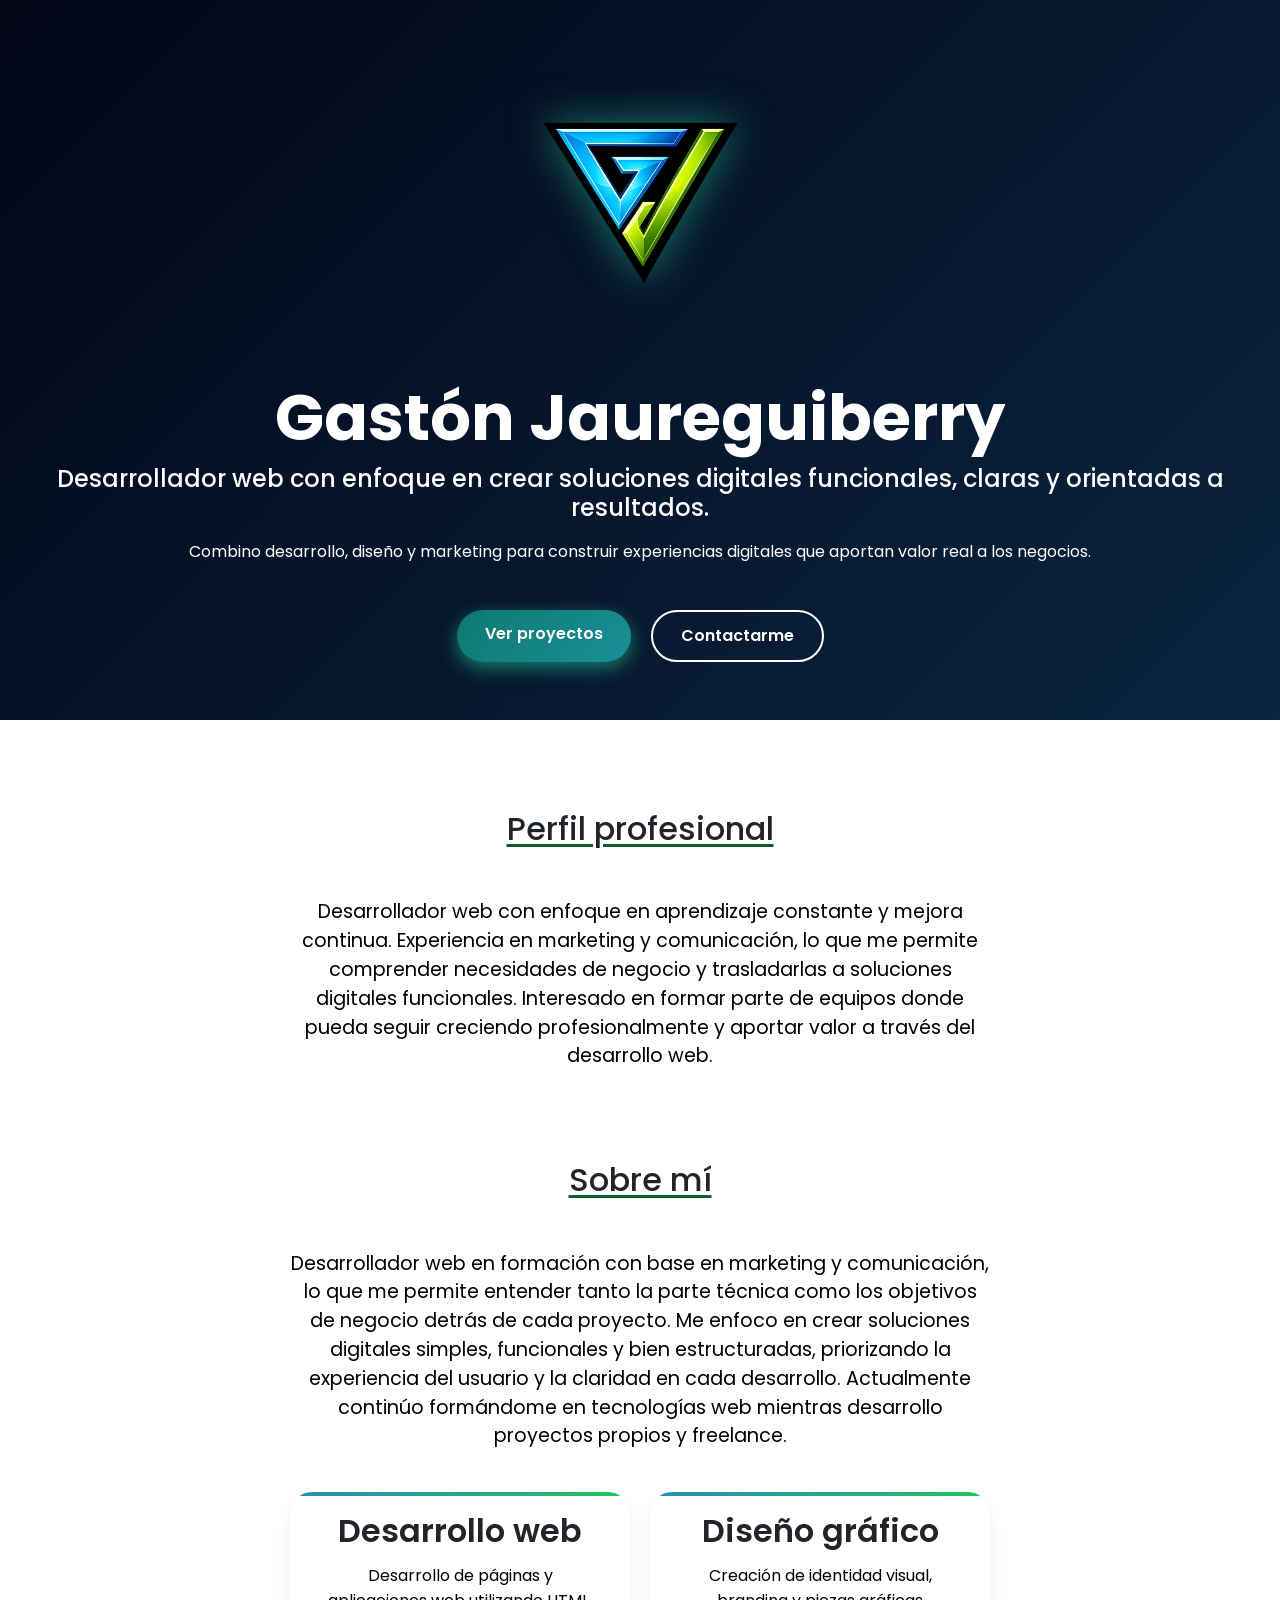
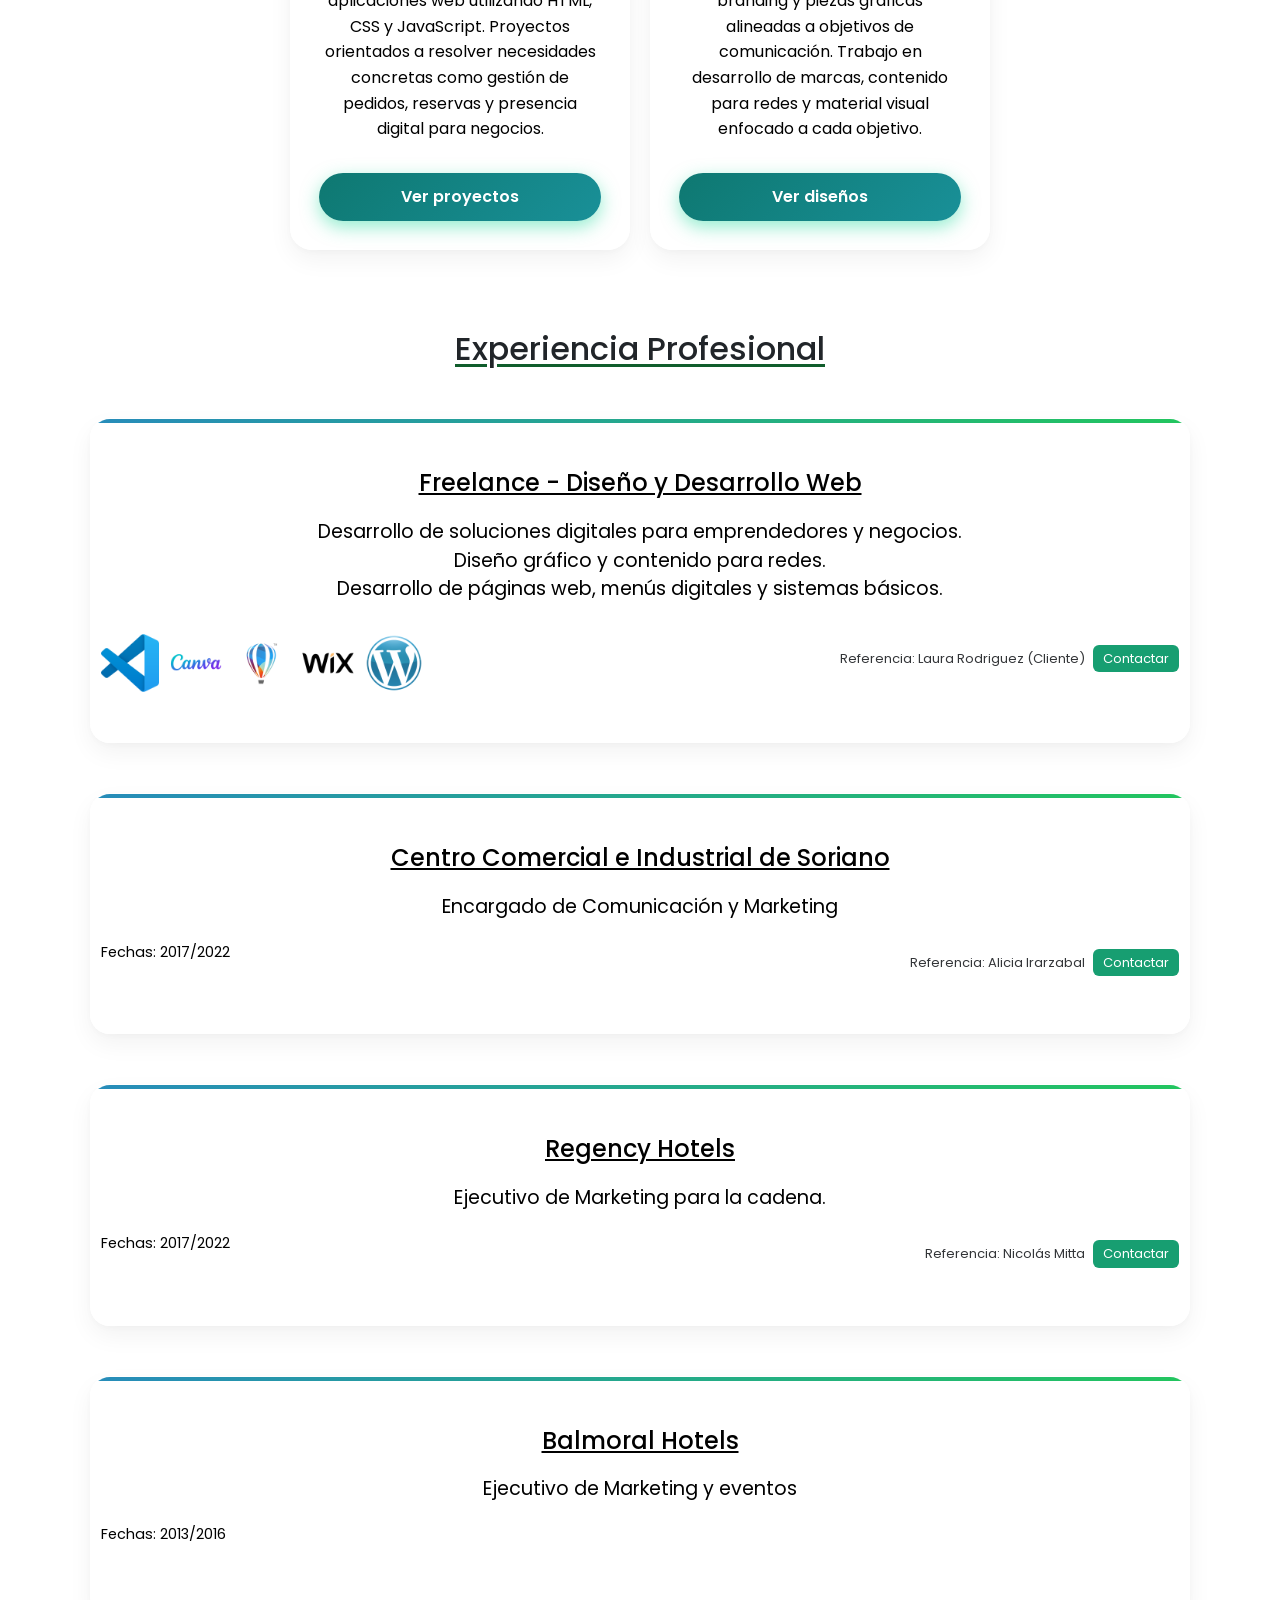
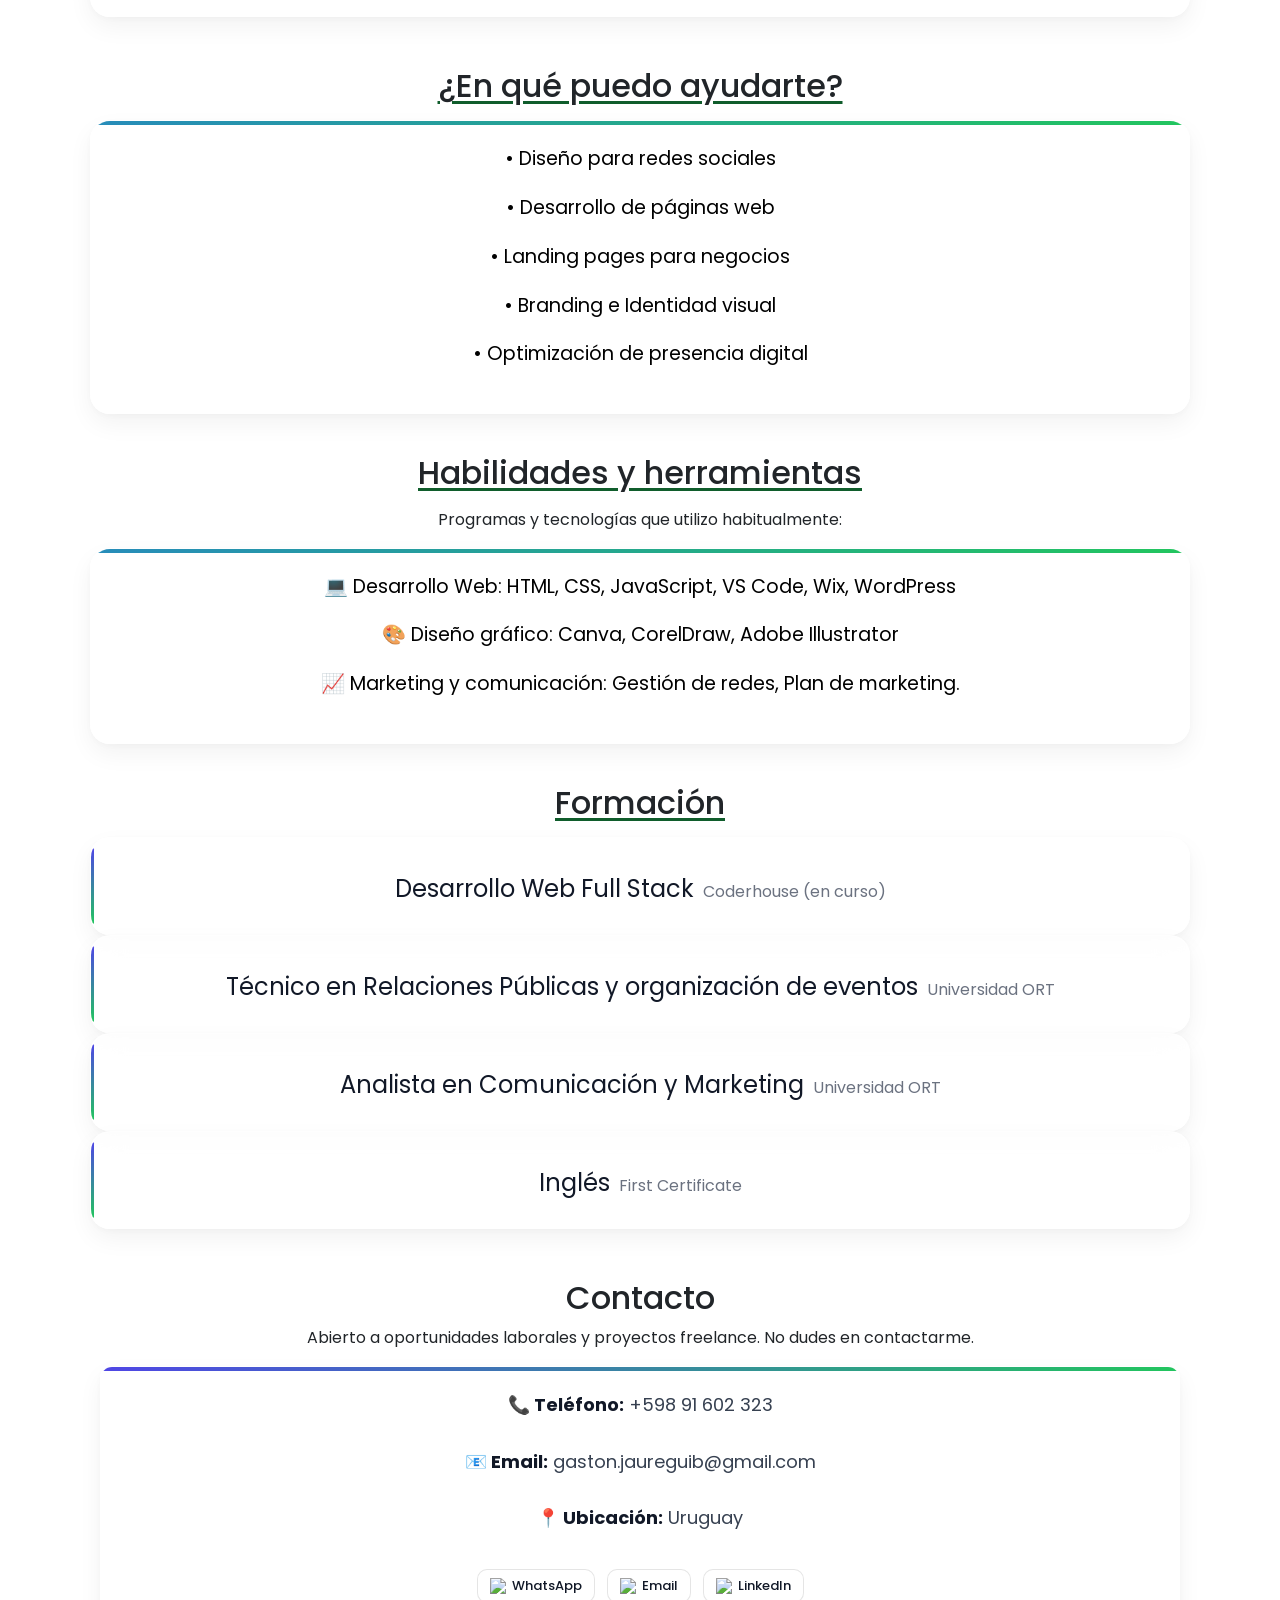
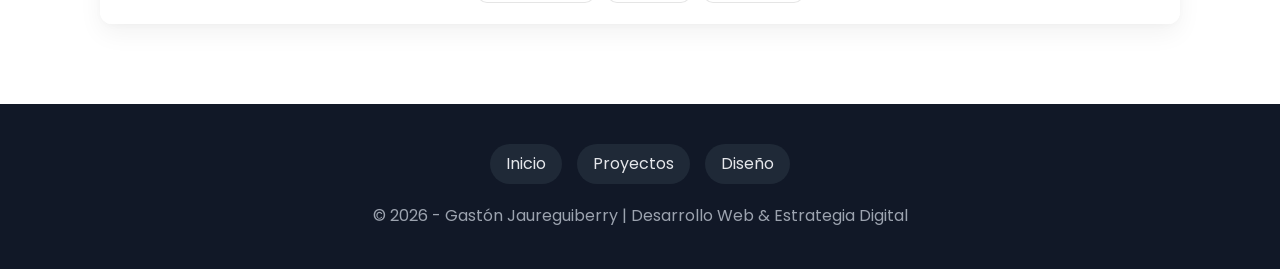
==== commit 8568cb0b: "los estilos y el html son totalmente mios.. estan repetidos. si pero al menos asi los puedo ir tocan" ====
--- a/index.html
+++ b/index.html
@@ -5,136 +5,192 @@
   <meta name="viewport" content="width=device-width, initial-scale=1.0">
   <title>Portfolio - Gastón Jaureguiberry</title>
 
- 
-<!-- BOOSTRAP PRIMERO -->
-<link href="https://cdn.jsdelivr.net/npm/bootstrap@5.3.3/dist/css/bootstrap.min.css" rel="stylesheet">
-
-
+  <!-- BOOTSTRAP -->
+  <link href="https://cdn.jsdelivr.net/npm/bootstrap@5.3.3/dist/css/bootstrap.min.css" rel="stylesheet">
+
+  <!-- GOOGLE FONTS -->
   <link href="https://fonts.googleapis.com/css2?family=Poppins:wght@300;500;700&display=swap" rel="stylesheet">
 
-
-<!--CSS DESPUÉS -->
-<link rel="stylesheet" href="./styleprueba.css">
-
-
+  <!-- CSS -->
+  <link rel="stylesheet" href="./styles.css">
 </head>
 
 <body>
 
-  <!-- ========================= Portada ========================= -->
-  <header class="portada">
+  <!-- ========================= PORTADA ========================= -->
+  <header class="portada text-center">
     <img class="logo" src="./img/logonombre.png" alt="Logo Gastón Jaureguiberry">
     <h1 class="tituloh1">Gastón Jaureguiberry</h1>
-    <h2 class="tituloh2">Desarrollador Web 
-      <br>Marketing & Comunicación 
-      <br>Creación de soluciones digitales</h2>
-
-   </header>
+    <h2 class="tituloh2">
+      Desarrollador web con enfoque en crear soluciones digitales funcionales, claras y orientadas a resultados.
+    </h2>
+    <p class="slogan">
+      Combino desarrollo, diseño y marketing para construir experiencias digitales que aportan valor real a los negocios.
+    </p>
+    <div class="botonagil">
+      <a href="#proyectos" class="btn botonproyectos">Ver proyectos</a>
+      <a href="#contacto" class="btn botoncontacto">Contactarme</a>
+    </div>
+  </header>
+
+  <!-- ========================= PERFIL PROFESIONAL ========================= -->
+  <section id=perfil-profesional class="profesional">
+    
+    <h2>Perfil profesional</h2>
+    <p>
+      Desarrollador web con enfoque en aprendizaje constante y mejora continua.
+      Experiencia en marketing y comunicación, lo que me permite comprender necesidades de negocio y trasladarlas a soluciones digitales funcionales.
+      Interesado en formar parte de equipos donde pueda seguir creciendo profesionalmente y aportar valor a través del desarrollo web.
+    </p>
+  </section>
 
   <!-- ========================= SOBRE MÍ ========================= -->
-  <section id="sobre-mi" class="section">
+  <section id="sobre-mi" class="sobre-mi">
     <h2>Sobre mí</h2>
     <p>
-      Soy desarrollador web en formación con experiencia en marketing, comunicación y gestión de proyectos.
-      Actualmente me especializo en desarrollo web, combinando conocimientos técnicos con una visión
-      estratégica del negocio para crear soluciones digitales funcionales y atractivas.
+      Desarrollador web en formación con base en marketing y comunicación, lo que me permite entender tanto la parte técnica como los objetivos de negocio detrás de cada proyecto.
+      Me enfoco en crear soluciones digitales simples, funcionales y bien estructuradas, priorizando la experiencia del usuario y la claridad en cada desarrollo.
+      Actualmente continúo formándome en tecnologías web mientras desarrollo proyectos propios y freelance.
     </p>
   </section>
 
   <!-- ========================= PROYECTOS ========================= -->
-  <section id="trabajos" class="section">
-    <h2>Mis proyectos</h2>
-    <p>
-      Desarrollo soluciones digitales enfocadas en resultados reales. Desde sistemas web hasta experiencias pensadas para emprendedores y negocios.
-    </p>
-
-    <div class="cards">
-      <!-- Proyecto 1 -->
-      <div class="card">
-        <h3>Desarrollo web</h3>
-        <p>
-          Creo páginas y sistemas web utilizando HTML, CSS y JavaScript. 
-          Proyectos reales como plataformas de pedidos, sistemas de reservas y tiendas online diseñadas para facilitar procesos y mejorar la presencia digital.
-        </p>
-        <a href="./pages/proyectosweb.html">Ver proyectos</a>
-      </div>
-
-      <!-- Proyecto 2 -->
-      <div class="card">
-        <h3>Diseño y branding</h3>
-        <p>
-          Desarrollo identidad visual para marcas y emprendimientos: logos, piezas para redes sociales, cartelería y material gráfico pensado para comunicar de forma clara y atractiva.
-        </p>
-        <a href="./pages/diseños.html">Ver proyectos</a>
-      </div>
-    </div>
-  </section>
+  <div id="proyectos" class="cards">
+
+  <div class="cardproyectos">
+    <h3>Desarrollo web</h3>
+    <p>
+      Desarrollo de páginas y aplicaciones web utilizando HTML, CSS y JavaScript.
+      Proyectos orientados a resolver necesidades concretas como gestión de pedidos, reservas y presencia digital para negocios.
+    </p>
+    <a href="./pages/proyectosweb.html" class="boton-proyectos">Ver proyectos</a>
+  </div>
+
+  <div class="cardproyectos">
+    <h3>Diseño gráfico</h3>
+    <p>
+      Creación de identidad visual, branding y piezas gráficas alineadas a objetivos de comunicación.
+      Trabajo en desarrollo de marcas, contenido para redes y material visual enfocado a cada objetivo.
+    </p>
+    <a href="./pages/diseños.html" class="boton-proyectos">Ver diseños</a>
+  </div>
+</div>
 
   <!-- ========================= EXPERIENCIA ========================= -->
-  <section class="sectionexp">
+<section class="experiencia-titulo">
+  <h2>Experiencia Profesional</h2>
+
+  <!-- Freelance -->
+  <div class="experiencia">
+    <h3> Freelance - Diseño y Desarrollo Web </h3>
+    <p>
+      Desarrollo de soluciones digitales para emprendedores y negocios.<br>
+      Diseño gráfico y contenido para redes.<br>
+      Desarrollo de páginas web, menús digitales y sistemas básicos.
+    </p>
+
+    <div class="logos-programas">
+      <div class="herramientas-logos">
+        <img src="./img/logovisualstudio.png" class="icono-programas" alt="Visual Studio">
+        <img src="./img/logocanva.png" class="icono-programas" alt="Canva">
+        <img src="./img/logocorel.png" class="icono-programas" alt="CorelDraw">
+        <img src="./img/logowix.png" class="icono-programas" alt="Wix">
+        <img src="./img/logowordpress.png" class="icono-programas" alt="WordPress">
+      </div>
+
+      <div class="contactoreferencia">
+        <span class="referencialaboral">Referencia: Laura Rodriguez (Cliente)</span>
+        <a href="https://wa.me/59899278555" target="_blank" class="boton-referencia">Contactar</a>
+      </div>
+    </div>
+  </div>
+
+  <div class="experiencia">
+  <h3>Centro Comercial e Industrial de Soriano</h3>
+  <p>Encargado de Comunicación y Marketing</p>
+
+  <div class="contactoreferencia">
+    <div><p>Fechas: 2017/2022</p></div> 
+
+    <div class="contactoreferencia">
+      <span class="referencialaboral">Referencia: Alicia Irarzabal</span>
+      <a href="https://wa.me/59897347637" target="_blank" class="boton-referencia">Contactar</a>
+    </div>
+  </div>
+</div>
+
+  <!-- Regency Hotels -->
+  <div class="experiencia">
+    <h3>Regency Hotels</h3>
+    <p>Ejecutivo de Marketing para la cadena.</p>
+
+     <div class="contactoreferencia">
+    <div><p>Fechas: 2017/2022</p></div> 
     
-    <h2>Experiencia Profesional</h2>
-
-    <div class="card">
-
-      <h3 class="card-h3">Freelance - Diseño Gráfico y Desarrollo Web</h3>
-      
-      <p>Contenido para Redes Sociales, Identidad de marca, diseño gráfico.(Canva/CorelDraw) 
-        <br> Diseño de páginas web, menú digital, reservas, stock y más. (VS/Wix/Wordpress) </p>
-
-      <div class="ref-box">
-        <span class="ref-text">Referencia: Laura Rodriguez (Cliente)</span>
-        <a href="https://wa.me/59899278555" target="_blank" class="btn-ref">Contactar</a>
-      </div>
-    </div>
-
-    <div class="card">
-      <h3 class="card-h3">Centro Comercial e Industrial de Soriano</h3>
-      <p>Encargado de Comunicación y Marketing (2017 - 2022)</p>
-      <div class="ref-box">
-        <span class="ref-text">Referencia: Alicia Irarzabal</span>
-        <a href="https://wa.me/59897347637" target="_blank" class="btn-ref">Contactar</a>
-      </div>
-    </div>
-
-    <div class="card">
-      <h3 class="card-h3">Regency Hotels</h3>
-      <p>Ejecutivo de Marketing para la cadena.</p>
-      <div class="ref-box">
-        <span class="ref-text">Referencia: Nicolás Mitta</span>
-        <a href="https://wa.me/59899500706" target="_blank" class="btn-ref">Contactar</a>
-      </div>
-    </div>
-
-    <div class="card">
-      <h3 class="card-h3">Balmoral Hotels</h3>
-      <p>Ejecutivo de Marketing y eventos</p>
-    </div>
-
-    
-
+      <div class="contactoreferencia">
+        <span class="referencialaboral">Referencia: Nicolás Mitta</span>
+        <a href="https://wa.me/59899500706" target="_blank" class="boton-referencia">Contactar</a>
+      </div>
+    </div>
+  </div>
+
+  
+    <!-- Balmoral Hotels -->
+  <div class="experiencia">
+    <h3>Balmoral Hotels</h3>
+    <p>Ejecutivo de Marketing y eventos</p>
+    <div class="contactoreferencia">
+    <div><p>Fechas: 2013/2016</p></div> 
+  </div>
+
+</section>
+
+  <!-- ========================= SERVICIOS ========================= -->
+
+  <section class="servicios">
+    <h2>¿En qué puedo ayudarte?</h2>
+
+    <div class="cards-servicios">
+      <div>
+        <p>• Diseño para redes sociales</p>
+        <p>• Desarrollo de páginas web</p>
+        <p>• Landing pages para negocios</p>
+        <p>• Branding e Identidad visual</p>
+        <p>• Optimización de presencia digital</p>
+      </div>
+    </div>
+  </section>
+
+  <section class="servicios">
+    <h2>Habilidades y herramientas</h2>
+    <p>Programas y tecnologías que utilizo habitualmente:</p>
+    <div class="cards-servicios">
+      <div>
+        <p>💻 Desarrollo Web: HTML, CSS, JavaScript, VS Code, Wix, WordPress</p>
+        <p>🎨 Diseño gráfico: Canva, CorelDraw, Adobe Illustrator</p>
+        <p>📈 Marketing y comunicación: Gestión de redes, Plan de marketing.</p>
+      </div>
+    </div>
   </section>
 
   <!-- ========================= FORMACIÓN ========================= -->
-  <section class="section">
+  <section class="formacion">
     <h2>Formación</h2>
 
-    <div class="card info formacion">
+    <div class="card-formacion">
+
       <div class="item-formacion">
         <span class="titulo">Desarrollo Web Full Stack</span>
         <span class="detalle">Coderhouse (en curso)</span>
       </div>
-
       <div class="item-formacion">
         <span class="titulo">Técnico en Relaciones Públicas y organización de eventos</span>
         <span class="detalle">Universidad ORT</span>
       </div>
-
       <div class="item-formacion">
         <span class="titulo">Analista en Comunicación y Marketing</span>
         <span class="detalle">Universidad ORT</span>
       </div>
-
       <div class="item-formacion">
         <span class="titulo">Inglés</span>
         <span class="detalle">First Certificate</span>
@@ -143,35 +199,36 @@
   </section>
 
   <!-- ========================= CONTACTO ========================= -->
-<section class="sectioncontacto">
-  <h2>Contacto</h2>
-
-  <div class="cardinfo">
-    <!-- Info principal -->
-    <p><strong>📞 Teléfono:</strong> +598 91 602 323</p>
-    <p><strong>📧 Email:</strong> gaston.jaureguib@gmail.com</p>
-    <p><strong>📍 Ubicación:</strong> Uruguay</p>
-
-    <!-- Botones con iconos -->
-    <div class="contact-buttons">
-      <a href="https://wa.me/59891602323" target="_blank" class="btn-contact">
-        <img src="https://cdn-icons-png.flaticon.com/512/124/124034.png" alt="WhatsApp" />
-        WhatsApp
-      </a>
-      <a href="mailto:gaston.jaureguib@gmail.com" class="btn-contact">
-        <img src="https://cdn-icons-png.flaticon.com/512/732/732200.png" alt="Email" />
-        Email
-      </a>
-      <a href="https://www.linkedin.com/in/gast%C3%B3n-jaureguiberry-01971320a/" target="_blank" class="btn-contact">
-        <img src="https://cdn-icons-png.flaticon.com/512/174/174857.png" alt="LinkedIn" />
-        LinkedIn
-      </a>
-    </div>
-  </div>
-</section>
+  <section id="contacto" class="contacto">
+    <h2>Contacto</h2>
+    
+      <p>Abierto a oportunidades laborales y proyectos freelance. No dudes en contactarme.
+    </p>
+
+    <div class="cardinfo">
+      <p><strong>📞 Teléfono:</strong> +598 91 602 323</p>
+      <p><strong>📧 Email:</strong> gaston.jaureguib@gmail.com</p>
+      <p><strong>📍 Ubicación:</strong> Uruguay</p>
+
+      <div class="botones-contacto">
+        <a href="https://wa.me/59891602323" target="_blank" class="btn-contacto">
+          <img src="https://cdn-icons-png.flaticon.com/512/124/124034.png" alt="WhatsApp" />
+          WhatsApp
+        </a>
+        <a href="mailto:gaston.jaureguib@gmail.com" class="btn-contacto">
+          <img src="https://cdn-icons-png.flaticon.com/512/732/732200.png" alt="Email" />
+          Email
+        </a>
+        <a href="https://www.linkedin.com/in/gast%C3%B3n-jaureguiberry-01971320a/" target="_blank" class="btn-contacto">
+          <img src="https://cdn-icons-png.flaticon.com/512/174/174857.png" alt="LinkedIn" />
+          LinkedIn
+        </a>
+      </div>
+    </div>
+  </section>
 
   <!-- ========================= FOOTER ========================= -->
-  <footer>
+  <footer class="text-center">
     <div class="footer-links">
       <a href="./index.html">Inicio</a>
       <a href="./pages/proyectosweb.html">Proyectos</a>
@@ -180,6 +237,6 @@
     <p>© 2026 - Gastón Jaureguiberry | Desarrollo Web & Estrategia Digital</p>
   </footer>
 
-<script src="https://cdn.jsdelivr.net/npm/bootstrap@5.3.3/dist/js/bootstrap.bundle.min.js"></script>
+  <script src="https://cdn.jsdelivr.net/npm/bootstrap@5.3.3/dist/js/bootstrap.bundle.min.js"></script>
 </body>
 </html>
--- a/styles.css
+++ b/styles.css
@@ -0,0 +1,817 @@
+/* =RESET GENERAL= */
+* {
+  margin: 0;
+  padding: 0;
+  box-sizing: border-box;
+  font-family: 'Poppins', sans-serif;
+}
+
+/* =Header= */
+.portada {
+  min-height: 80vh;
+  background: linear-gradient(135deg, #020617, #0a2540);
+  display: flex;
+  flex-direction: column;
+  justify-content: flex-start;
+  align-items: center;
+  text-align: center;
+  padding: 60px 20px 40px;
+  position: relative;
+  overflow: hidden;
+}
+
+.logo {
+  width: 300px;
+  margin-bottom: 20px;
+  z-index: 1;
+  filter: drop-shadow(0 0 20px rgba(41, 219, 160, 0.5));
+}
+
+.tituloh1 {
+  font-size: 4rem;
+  font-weight: 700;
+  color: white;
+  animation: fadeUp 1s ease;
+}
+
+.tituloh2 {
+  font-size: 1.5rem;
+  font-weight: 500;
+  color: white;
+  animation: fadeUp 1s ease;
+}
+
+.slogan {
+  font-size: 1rem;
+  color: white;
+  padding: 10px;
+}
+
+/* Botones agiles de proyecto y contacto */
+
+.botonagil {
+  display: flex;
+  gap: 20px;
+  justify-content: center;
+  flex-wrap: wrap;
+  margin-top: 20px;
+}
+
+.botonagil a {
+  display: inline-block;
+  padding: 12px 28px;
+  font-size: 1rem;
+  font-weight: 600;
+  border-radius: 50px;
+  text-decoration: none;
+  position: relative;
+  overflow: hidden;
+  transition: all 0.4s ease;
+}
+
+
+/* Botón proyecto */
+.botonagil a.botonproyectos {
+  background: linear-gradient(135deg, #0e7871, #199098);
+  color: #ffffff;
+  border: none;
+  box-shadow: 0 6px 18px rgba(41, 219, 160, 0.5);
+}
+
+.botonagil a.botonproyectos::before {
+  content: "";
+  position: absolute;
+  top: -50%;
+  left: -50%;
+  width: 200%;
+  height: 200%;
+  transform: rotate(45deg);
+  transition: all 0.5s ease;
+}
+
+.botonagil a.botonproyectos:hover::before {
+  top: -30%;
+  left: -30%;
+}
+
+.botonagil a.botonproyectos:hover {
+  transform: translateY(-3px) scale(1.05);
+  box-shadow: 0 10px 28px rgba(25, 135, 98, 0.6);
+}
+
+/* Botón Contacto */
+
+.botonagil a.botoncontacto {
+  background: transparent;
+  color: #ffffff;
+  border: 2px solid #ffffff;
+  font-weight: 600;
+  transition: all 0.3s ease;
+}
+
+.botonagil a.botoncontacto:hover {
+  background: linear-gradient(135deg, #0e7871, #199098);
+  color: white;
+  transform: translateY(-3px) scale(1.05);
+  box-shadow: 0 10px 28px rgba(34, 197, 94, 0.35);
+}
+
+/* = Seccion General = */
+
+.profesional h2, .sobre-mi h2 {
+  text-align: center;
+  font-size: 2rem;
+  max-width: 1100px;
+  margin:50px auto;
+  text-decoration: underline;
+  text-decoration-color: #105d2c;  
+  text-decoration-thickness: 3px;    
+  text-underline-offset: 4px; 
+  padding-top: 40px;
+
+}
+
+.profesional p, .sobre-mi p {
+  text-align: center;
+  font-size: 1.2rem;
+  max-width: 700px;
+  margin: 0 auto 20px;
+  color: black;
+}
+
+
+
+
+/* = CARDS PROYECTOS = */
+
+.cards {
+  display: grid;
+  grid-template-columns: repeat(2, 1fr); 
+  gap: 20px;
+  max-width: 700px;
+  margin: 0 auto;
+  padding-top: 20px;
+}
+
+.cardproyectos {
+  background: rgba(255, 255, 255, 0.75);
+  backdrop-filter: blur(16px);
+  padding: 28px;
+  border-radius: 22px;
+  box-shadow: 0 10px 25px rgba(0,0,0,0.05), 0 2px 10px rgba(0,0,0,0.03);
+  border: 1px solid rgba(255,255,255,0.4);
+  position: relative;
+  overflow: hidden;
+  display: flex;
+  flex-direction: column;
+  text-align: center;
+  transition: all 0.3s ease;
+  padding-top: 20px;
+}
+/*estas son las lineas gradient que separan*/
+
+.cardproyectos::before {
+  content: "";
+  position: absolute;
+  top: 0;
+  left: 0;
+  width: 100%;
+  height: 4px;
+  background: linear-gradient(90deg, #278cba, #22c55e);
+}
+
+.cardproyectos:hover {
+  transform: translateY(-12px) scale(1.02);
+  box-shadow: 0 30px 60px rgba(0,0,0,0.12), 0 10px 25px rgba(79, 70, 229, 0.15);
+}
+
+.cardproyectos h3 {
+  margin-bottom: 12px;
+  font-size: 2rem;
+  font-weight: 600;
+}
+
+.cardproyectos p {
+  font-size: 1rem;
+  color: black;
+  line-height: 1.6;
+}
+
+.cardproyectos a {
+  display: inline-block;
+  margin-top: 15px;
+  padding: 12px 28px;
+  font-size: 1rem;
+  font-weight: 600;
+  border-radius: 50px;
+  text-decoration: none;
+  position: relative;
+  overflow: hidden;
+  transition: all 0.4s ease;
+  box-shadow: 0 6px 18px rgba(0,0,0,0.25);
+}
+
+/* Botones Card Proyectos*/
+.cardproyectos a.boton-proyectos {
+  background: linear-gradient(135deg, #0e7871, #199098);
+  color: #ffffff;
+  border: none;
+  box-shadow: 0 6px 18px rgba(41, 219, 160, 0.5);
+}
+
+.cardproyectos a.boton-proyectos::before {
+  position: absolute;
+  top: -50%;
+  left: -50%;
+  width: 200%;
+  height: 200%;
+  background: rgba(255,255,255,0.2);
+  transform: rotate(45deg);
+  transition: all 0.5s ease;
+}
+
+.cardproyectos a.boton-proyectos:hover {
+  background: grey;
+  transform: translateY(-3px) scale(1.05);
+  box-shadow: 0 10px 28px rgba(0,0,0,0.35);
+}
+
+/* Botón secundario dentro de la card */
+.cardproyectos a.boton-proyectos{
+ background: linear-gradient(135deg, #0e7871, #199098);
+  color: #ffffff;
+  border: none;
+  box-shadow: 0 6px 18px rgba(41, 219, 160, 0.5);
+}
+
+.cardproyectos a.boton-proyectos:hover {
+  background: grey;
+  color: white;
+  transform: translateY(-3px) scale(1.05);
+  box-shadow: 0 10px 28px rgba(0,0,0,0.35);
+}
+
+
+/* =EXPERIENCIA Y REFERENCIAS=*/
+
+.experiencia-titulo {
+  text-align: center;
+  margin-top: 80px;
+  font-size: 2rem;
+  margin-bottom: 50px;
+  
+}
+
+.experiencia-titulo h2{
+   text-align: center;
+  font-size: 2rem;
+  margin-bottom: 15px;
+  text-decoration: underline;
+  text-decoration-color: #105d2c;  
+  text-decoration-thickness: 3px;    
+  text-underline-offset: 4px; 
+  
+  
+}
+
+.experiencia {
+  padding: 50px 10px;
+  max-width: 1100px;
+  margin: auto;
+  background: rgba(255, 255, 255, 0.75);
+  backdrop-filter: blur(16px);
+  border-radius: 20px;
+  box-shadow: 0 10px 25px rgba(0,0,0,0.05), 0 2px 10px rgba(0,0,0,0.03);
+  border: 1px solid rgba(255,255,255,0.4);
+  position: relative;
+  overflow: hidden;
+  transition: all 0.3s ease;
+  margin-top: 50px;
+}
+
+.experiencia:hover {
+  transform: translateY(-8px);
+  box-shadow: 0 25px 50px rgba(0,0,0,0.1);
+}
+
+.experiencia::before {
+  content: "";
+  position: absolute;
+  top: 0;
+  left: 0;
+  width: 100%;
+  height: 4px;
+  background: linear-gradient(90deg, #278cba, #22c55e);
+}
+
+.experiencia h2 {
+  font-size: 2rem;
+  font-weight: 500;
+  text-align: center;
+  color: black;
+  padding: 50px 0;
+}
+
+.experiencia h3 {
+  text-align: center;
+  font-size: 1.5rem;
+  max-width: 700px;
+  margin: 0 auto 20px;
+  color: black;
+  text-decoration: underline;
+}
+
+.experiencia p {
+  text-align: center;
+  font-size: 1.2rem;
+  max-width: 700px;
+  margin: 0 auto 20px;
+  color: black;
+}
+
+
+/* Logos de programas */
+
+.herramientas-logos {
+  display: flex;
+  justify-content: flex-start; 
+  align-items: center;
+  gap: 8px;
+  margin-top: 10px;
+}
+
+.herramientas-logos img {
+  width: 58px;
+  height: auto;
+  object-fit: contain;
+}
+
+.logos-programas {
+  display: flex;
+  justify-content: space-between; 
+  align-items: center;
+  flex-wrap: wrap; 
+}
+
+/* Referencias y Botones */
+
+.contactoreferencia {
+  display: flex;
+  align-items: center;
+  gap: 8px;
+  margin-left: auto;
+  flex-wrap: wrap;
+}
+.contactoreferencia p {
+  font-size: 0.9rem;
+}
+
+.referencialaboral {
+  font-size: 13px;
+  color: #333538;
+  white-space: nowrap;
+}
+
+.boton-referencia {
+  font-size: 13px;
+  padding: 4px 10px;
+  border-radius: 6px;
+  text-decoration: none;
+  background:#179e71;
+  color: white;
+  transition: 0.25s;
+}
+
+.boton-referencia:hover {
+  background: #4f46e5;
+  color: white;
+}
+
+/* = Servicios = */
+
+.servicios h2{
+  margin-top: 40px;
+  text-align: center;
+  font-size: 2rem;
+  margin-bottom: 15px;
+  text-decoration: underline;
+  text-decoration-color: #105d2c;   
+  text-decoration-thickness: 3px;    
+  text-underline-offset: 4px;        
+}
+
+.servicios p {
+  text-align: center;
+}
+
+.cards-servicios{
+  text-align: center;
+  font-size: 2rem;
+  margin-bottom: 50px;
+  margin-top: 50px;
+  margin: auto;
+  max-width: 1100px;
+ 
+  background: rgba(255, 255, 255, 0.75);
+  backdrop-filter: blur(16px);
+  padding: 24px;
+  border-radius: 20px;
+  box-shadow: 0 10px 25px rgba(0,0,0,0.05), 0 2px 10px rgba(0,0,0,0.03);
+  border: 1px solid rgba(255,255,255,0.4);
+  position: relative;
+  overflow: hidden;
+  transition: all 0.3s ease;
+  }
+
+.cards-servicios:hover {
+  transform: translateY(-8px);
+  box-shadow: 0 25px 50px rgba(0,0,0,0.1);
+}
+
+.cards-servicios::before {
+  content: "";
+  position: absolute;
+  top: 0;
+  left: 0;
+  width: 100%;
+  height: 4px;
+  background: linear-gradient(90deg, #278cba, #22c55e);
+}
+
+.cards-servicios h2 {
+  font-size: 2rem;
+  font-weight: 500;
+  text-align: center;
+  color: black;
+  padding: 50px 0;
+}
+
+.cards-servicios p {
+  text-align: center;
+  font-size: 1.2rem;
+  max-width: 700px;
+  margin: 0 auto 20px;
+  color: black;
+}
+
+/* = FORMACIÓN = */
+
+.formacion h2 {
+margin-top: 40px;
+  text-align: center;
+  font-size: 2rem;
+  margin-bottom: 15px;
+  text-decoration: underline;
+  text-decoration-color: #105d2c;   
+  text-decoration-thickness: 3px;    
+  text-underline-offset: 4px;  
+}
+
+.item-formacion {
+text-align: center;
+  font-size: 2rem;
+  margin-bottom: 50px;
+  margin-top: 50px;
+  margin: auto;
+  max-width: 1100px;
+ 
+  background: rgba(255, 255, 255, 0.75);
+  backdrop-filter: blur(16px);
+  padding: 24px;
+  border-radius: 20px;
+  box-shadow: 0 10px 25px rgba(0,0,0,0.05), 0 2px 10px rgba(0,0,0,0.03);
+  border: 1px solid rgba(255,255,255,0.4);
+  position: relative;
+  overflow: hidden;
+  transition: all 0.3s ease;
+  
+}
+
+.item-formacion::before {
+  content: "";
+  position: absolute;
+  left: 0;
+  top: 10px;
+  bottom: 10px;
+  width: 3px;
+  border-radius: 2px;
+  background: linear-gradient(180deg, #4f46e5, #22c55e);
+}
+
+.item-formacion:hover {
+  transform: translateX(6px);
+  background: rgba(255,255,255,0.9);
+}
+
+.item-formacion .titulo {
+  font-size: 1.5rem;
+  color: #111827;
+}
+
+.item-formacion .detalle {
+  font-size: 1rem;
+  color: #6b7280;
+  margin-top: 3px;
+}
+
+/* =========================
+   CONTACTO
+========================= */
+.contacto {
+  margin-top: 50px;
+  margin-bottom: 80px;
+  display: flex;
+  flex-direction: column;
+  align-items: center;
+}
+
+.sectioncontacto h2 {
+  font-size: 3rem;
+}
+
+.cardinfo {
+  position: relative;
+  display: flex; 
+  flex-direction: column;
+  align-items: center;
+  gap: 20px;
+  text-align: center;
+  padding: 20px;
+  border-radius: 12px;
+  width: 100%;
+  max-width: 1080px;
+  margin: 0 auto;
+  background: rgba(255, 255, 255, 0.75);
+  backdrop-filter: blur(16px);
+  border: 1px solid rgba(255,255,255,0.4);
+  box-shadow: 0 10px 25px rgba(0,0,0,0.05), 0 2px 10px rgba(0,0,0,0.03);
+  transition: all 0.35s ease;
+  overflow: hidden;
+}
+
+.cardinfo::before {
+  content: "";
+  position: absolute;
+  top: 0;
+  left: 0;
+  width: 100%;
+  height: 4px;
+  background: linear-gradient(90deg, #4f46e5, #22c55e);
+}
+
+.cardinfo:hover {
+  transform: translateY(-12px) scale(1.02);
+  box-shadow: 0 30px 60px rgba(0,0,0,0.12), 0 10px 25px rgba(79, 70, 229, 0.15);
+}
+
+.cardinfo p {
+  font-size: 18px;
+  color: #374151;
+  line-height: 1.6;
+  margin: 4px 0;
+}
+
+.cardinfo p strong {
+  color: #111827;
+}
+
+/* =========================
+   CONTACT BUTTONS
+========================= */
+.botones-contacto {
+  display: flex;
+  justify-content: center;
+  align-items: center;
+  gap: 12px;
+  flex-wrap: wrap;
+  margin-top: 12px;
+}
+
+.btn-contacto {
+  display: flex;
+  align-items: center;
+  gap: 6px;
+  padding: 6px 12px;
+  font-size: 13px;
+  font-weight: 500;
+  color: #111827;
+  background: rgba(255,255,255,0.6);
+  border: 1px solid rgba(0,0,0,0.1);
+  border-radius: 10px;
+  text-decoration: none;
+  transition: all 0.25s ease;
+}
+
+.btn-contacto:hover {
+  transform: translateY(-3px);
+  color: white;
+}
+
+.btn-contacto:nth-child(1):hover { background: #25D366; }
+.btn-contacto:nth-child(2):hover { background: #ea4335; }
+.btn-contacto:nth-child(3):hover { background: #0A66C2; }
+
+.btn-contacto img {
+  width: 16px;
+  height: 16px;
+}
+
+/* =========================
+   FOOTER
+========================= */
+footer {
+  background: #111827;
+  color: #9ca3af;
+  text-align: center;
+  padding: 40px 20px 25px;
+}
+
+.footer-links {
+  display: flex;
+  justify-content: center;
+  gap: 15px;
+  margin-bottom: 20px;
+  flex-wrap: wrap;
+}
+
+.footer-links a {
+  text-decoration: none;
+  color: #e5e7eb;
+  padding: 8px 16px;
+  border-radius: 999px;
+  background: #1f2937;
+  transition: all 0.3s ease;
+}
+
+.footer-links a:hover {
+  background: linear-gradient(135deg, #0e7871, #199098);;
+  color: #fff;
+}
+
+/* =========================
+   MOBILE PRO (hasta 768px)
+========================= */
+@media (max-width: 768px) {
+
+  /* ===== HEADER ===== */
+  .portada {
+    padding: 40px 15px 20px;
+    min-height: auto;
+  }
+
+  .logo {
+    width: 180px;
+  }
+
+  .tituloh1 {
+    font-size: 2rem;
+    line-height: 1.2;
+  }
+
+  .tituloh2 {
+    font-size: 1rem;
+  }
+
+  .slogan {
+    font-size: 0.9rem;
+  }
+
+  /* ===== BOTONES ===== */
+  .botonagil {
+    flex-direction: column;
+    gap: 12px;
+    width: 100%;
+  }
+
+  .botonagil a {
+    width: 100%;
+    padding: 12px;
+  }
+
+  /* ===== TITULOS SECCIONES ===== */
+  .profesional h2,
+  .sobre-mi h2,
+  .servicios h2,
+  .formacion h2,
+  .experiencia-titulo h2 {
+    font-size: 1.6rem;
+    margin: 30px auto;
+    padding-top: 20px;
+  }
+
+  /* ===== TEXTOS ===== */
+  .profesional p,
+  .sobre-mi p,
+  .experiencia p,
+  .cards-servicios p {
+    font-size: 1rem;
+    padding: 0 10px;
+  }
+
+  /* ===== CARDS PROYECTOS ===== */
+  .cards {
+    grid-template-columns: 1fr; /* 1 columna */
+    max-width: 95%;
+    gap: 15px;
+  }
+
+  .cardproyectos {
+    padding: 18px;
+  }
+
+  .cardproyectos h3 {
+    font-size: 1.4rem;
+  }
+
+  .cardproyectos p {
+    font-size: 0.95rem;
+  }
+
+  /* ===== EXPERIENCIA ===== */
+  .experiencia {
+    max-width: 95%;
+    padding: 20px;
+  }
+
+  .experiencia h2 {
+    font-size: 1.6rem;
+    padding: 20px 0;
+  }
+
+  .experiencia h3 {
+    font-size: 1.2rem;
+  }
+
+  /* ===== LOGOS Y REFERENCIAS ===== */
+  .logos-programas {
+    flex-direction: column;
+    align-items: flex-start;
+    gap: 10px;
+  }
+
+  .contactoreferencia {
+    width: 100%;
+    justify-content: space-between;
+  }
+
+  .herramientas-logos img {
+    width: 45px;
+  }
+
+  /* ===== SERVICIOS ===== */
+  .cards-servicios {
+    max-width: 95%;
+    padding: 20px;
+  }
+
+  /* ===== FORMACION ===== */
+  .item-formacion {
+    max-width: 95%;
+    padding: 20px;
+  }
+
+  .item-formacion .titulo {
+    font-size: 1.2rem;
+  }
+
+  .item-formacion .detalle {
+    font-size: 0.9rem;
+  }
+
+  /* ===== CONTACTO ===== */
+  .contacto {
+    margin-bottom: 50px;
+  }
+
+  .contacto p {
+    text-align: center;
+  }
+
+  .cardinfo {
+    max-width: 95%;
+    padding: 20px;
+  }
+
+  .cardinfo p {
+    font-size: 0.95rem;
+    text-align: center;
+  }
+
+  .botones-contacto {
+    gap: 8px;
+  }
+
+  .btn-contacto {
+    font-size: 12px;
+    padding: 6px 10px;
+  }
+
+  /* ===== FOOTER ===== */
+  footer {
+    padding: 25px 15px;
+  }
+
+  .footer-links {
+    gap: 8px;
+  }
+}
